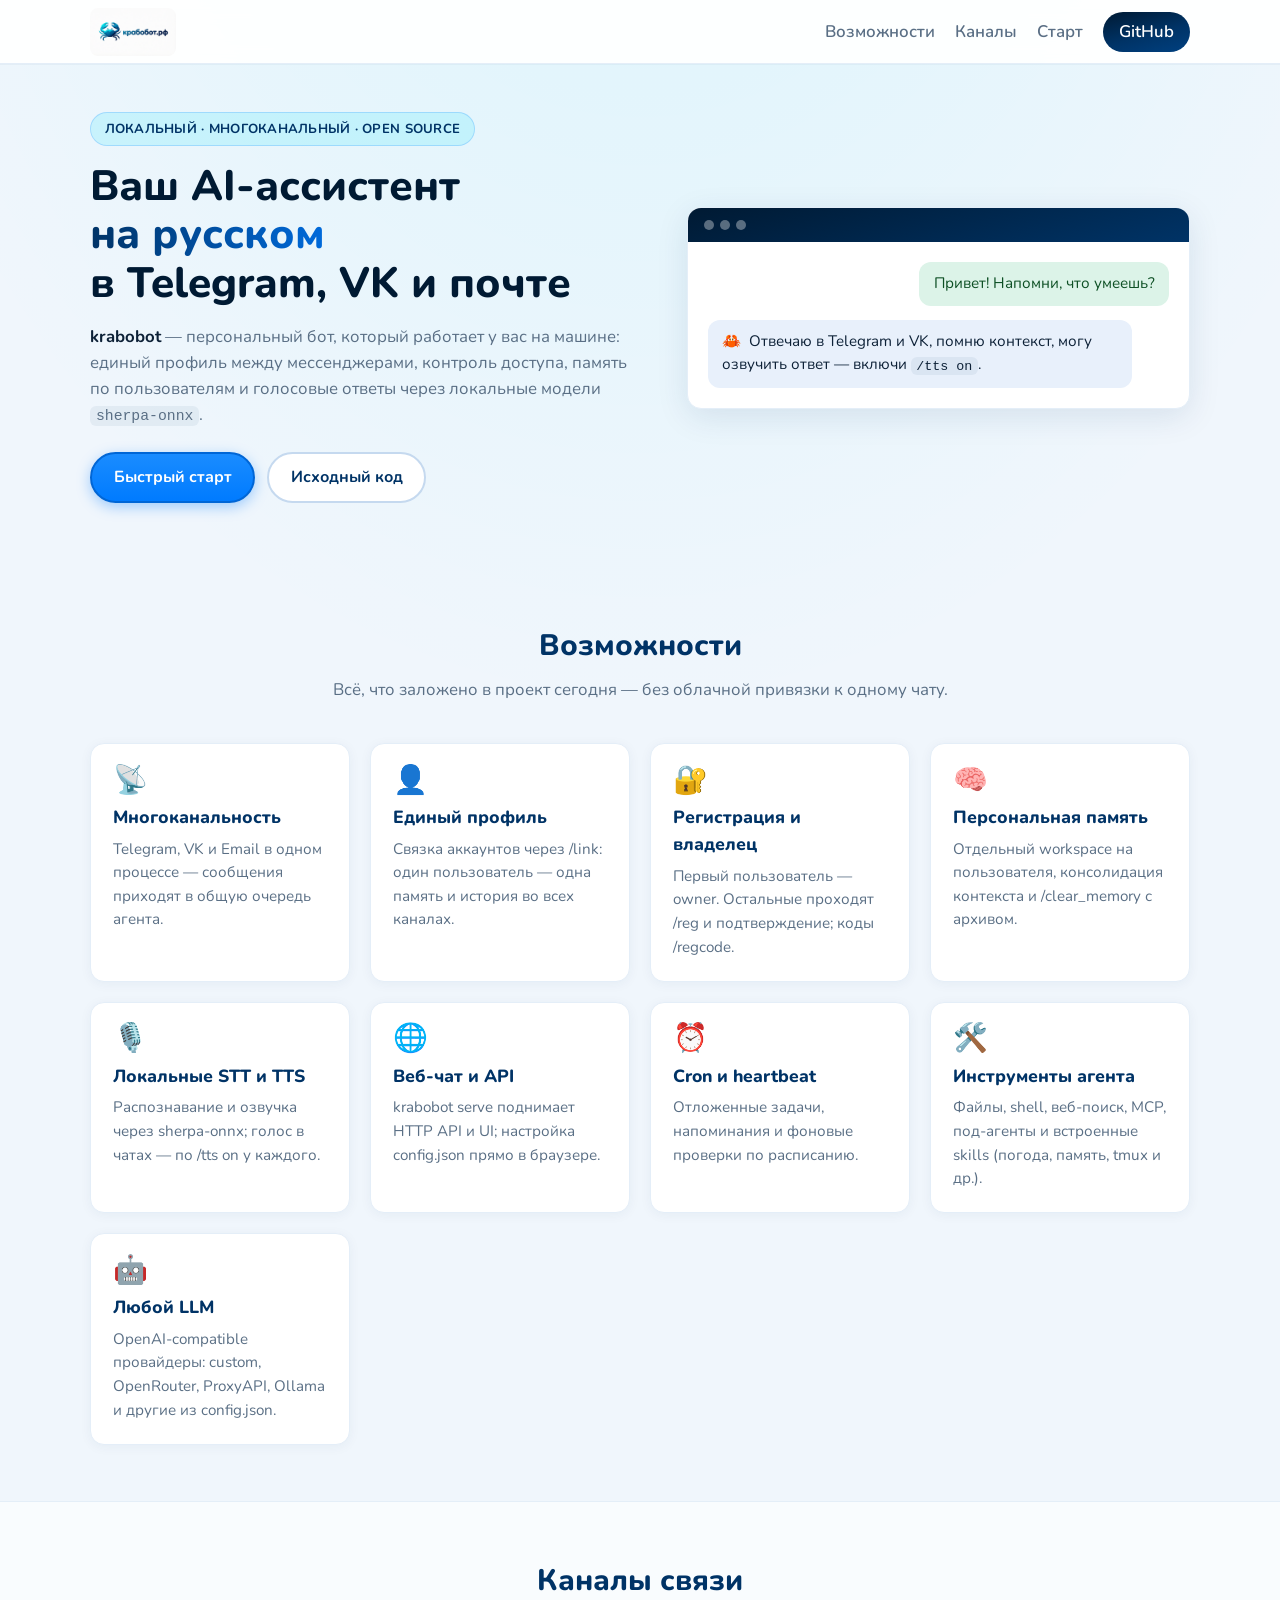
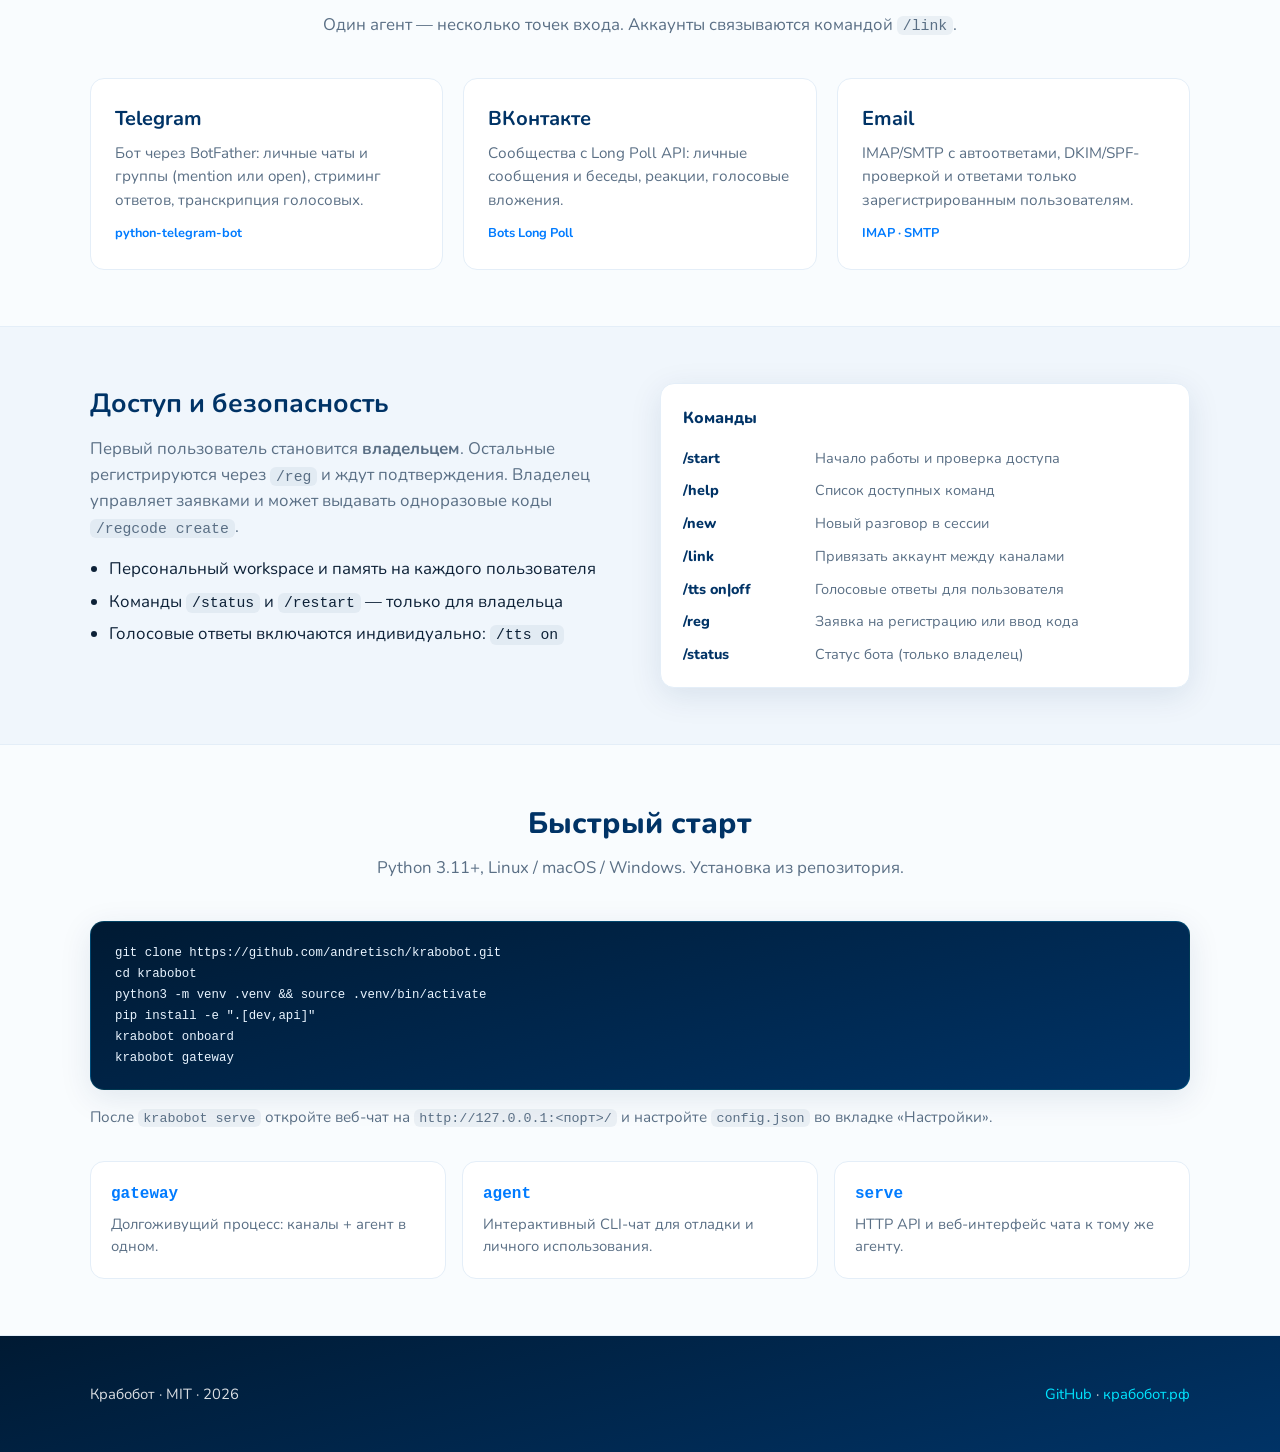
==== site/index.html @ 2c6fcc06 "Add static landing page for крабобот.рф in site/ Co-authored-by: Cursor <cursoragent@cursor.com>" ====
<!DOCTYPE html>
<html lang="ru">
<head>
  <meta charset="utf-8" />
  <meta name="viewport" content="width=device-width, initial-scale=1" />
  <meta name="description" content="Крабобот — локальный многоканальный AI-ассистент для Telegram, VK и Email с русской речью и локальным STT/TTS." />
  <meta name="theme-color" content="#003366" />
  <title>Крабобот — локальный AI-ассистент</title>
  <link rel="icon" type="image/png" href="assets/favicon.png" sizes="any" />
  <link rel="apple-touch-icon" href="assets/favicon.png" />
  <link rel="preconnect" href="https://fonts.googleapis.com" />
  <link rel="preconnect" href="https://fonts.gstatic.com" crossorigin />
  <link href="https://fonts.googleapis.com/css2?family=Nunito:wght@500;600;700;800&display=swap" rel="stylesheet" />
  <link rel="stylesheet" href="css/styles.css" />
</head>
<body>
  <header class="site-header" id="top">
    <div class="site-wrap site-header__inner">
      <a class="site-brand" href="#top" aria-label="Крабобот — на главную">
        <img src="assets/krabobot-logo.png" alt="" class="site-brand__logo" width="214" height="48" />
      </a>
      <button type="button" class="site-nav-toggle" id="nav-toggle" aria-expanded="false" aria-controls="site-nav">
        <span class="site-nav-toggle__bar"></span>
        <span class="site-nav-toggle__bar"></span>
        <span class="site-nav-toggle__bar"></span>
        <span class="visually-hidden">Меню</span>
      </button>
      <nav class="site-nav" id="site-nav" aria-label="Основная навигация">
        <a href="#features">Возможности</a>
        <a href="#channels">Каналы</a>
        <a href="#start">Старт</a>
        <a class="site-nav__cta" href="https://github.com/andretisch/krabobot" target="_blank" rel="noopener noreferrer">GitHub</a>
      </nav>
    </div>
  </header>

  <main>
    <section class="hero">
      <div class="site-wrap hero__grid">
        <div class="hero__content">
          <p class="hero__badge">Локальный · многоканальный · open source</p>
          <h1 class="hero__title">
            Ваш AI-ассистент
            <span class="hero__title-accent">на русском</span>
            в Telegram, VK и почте
          </h1>
          <p class="hero__lead">
            <strong>krabobot</strong> — персональный бот, который работает у вас на машине:
            единый профиль между мессенджерами, контроль доступа, память по пользователям
            и голосовые ответы через локальные модели <code>sherpa-onnx</code>.
          </p>
          <div class="hero__actions">
            <a class="btn btn--primary" href="#start">Быстрый старт</a>
            <a class="btn btn--ghost" href="https://github.com/andretisch/krabobot" target="_blank" rel="noopener noreferrer">Исходный код</a>
          </div>
        </div>
        <div class="hero__visual" aria-hidden="true">
          <div class="hero-card">
            <div class="hero-card__head">
              <span class="hero-card__dot"></span>
              <span class="hero-card__dot"></span>
              <span class="hero-card__dot"></span>
            </div>
            <div class="hero-card__body">
              <p class="hero-card__line hero-card__line--user">Привет! Напомни, что умеешь?</p>
              <p class="hero-card__line hero-card__line--bot">
                <span class="hero-card__crab">🦀</span>
                Отвечаю в Telegram и VK, помню контекст, могу озвучить ответ — включи <code>/tts on</code>.
              </p>
            </div>
          </div>
        </div>
      </div>
    </section>

    <section class="section" id="features">
      <div class="site-wrap">
        <header class="section__head">
          <h2>Возможности</h2>
          <p>Всё, что заложено в проект сегодня — без облачной привязки к одному чату.</p>
        </header>
        <ul class="features" id="features-grid"></ul>
      </div>
    </section>

    <section class="section section--alt" id="channels">
      <div class="site-wrap">
        <header class="section__head">
          <h2>Каналы связи</h2>
          <p>Один агент — несколько точек входа. Аккаунты связываются командой <code>/link</code>.</p>
        </header>
        <ul class="channels" id="channels-grid"></ul>
      </div>
    </section>

    <section class="section" id="access">
      <div class="site-wrap access">
        <div class="access__text">
          <h2>Доступ и безопасность</h2>
          <p>
            Первый пользователь становится <strong>владельцем</strong>. Остальные регистрируются через
            <code>/reg</code> и ждут подтверждения. Владелец управляет заявками и может выдавать одноразовые коды
            <code>/regcode create</code>.
          </p>
          <ul class="access__list">
            <li>Персональный workspace и память на каждого пользователя</li>
            <li>Команды <code>/status</code> и <code>/restart</code> — только для владельца</li>
            <li>Голосовые ответы включаются индивидуально: <code>/tts on</code></li>
          </ul>
        </div>
        <div class="access__commands" aria-label="Основные команды">
          <h3 class="access__commands-title">Команды</h3>
          <dl class="cmd-list" id="cmd-list"></dl>
        </div>
      </div>
    </section>

    <section class="section section--alt" id="start">
      <div class="site-wrap start">
        <header class="section__head">
          <h2>Быстрый старт</h2>
          <p>Python 3.11+, Linux / macOS / Windows. Установка из репозитория.</p>
        </header>
        <pre class="code-block" tabindex="0"><code id="install-snippet"></code></pre>
        <p class="start__hint">
          После <code>krabobot serve</code> откройте веб-чат на <code>http://127.0.0.1:&lt;порт&gt;/</code>
          и настройте <code>config.json</code> во вкладке «Настройки».
        </p>
        <div class="modes">
          <article class="mode-card">
            <h3>gateway</h3>
            <p>Долгоживущий процесс: каналы + агент в одном.</p>
          </article>
          <article class="mode-card">
            <h3>agent</h3>
            <p>Интерактивный CLI-чат для отладки и личного использования.</p>
          </article>
          <article class="mode-card">
            <h3>serve</h3>
            <p>HTTP API и веб-интерфейс чата к тому же агенту.</p>
          </article>
        </div>
      </div>
    </section>
  </main>

  <footer class="site-footer">
    <div class="site-wrap site-footer__inner">
      <p>Крабобот · MIT · <span id="year"></span></p>
      <p>
        <a href="https://github.com/andretisch/krabobot" target="_blank" rel="noopener noreferrer">GitHub</a>
        ·
        <a href="https://крабобот.рф">крабобот.рф</a>
      </p>
    </div>
  </footer>

  <script src="js/main.js" defer></script>
</body>
</html>
---- site/css/styles.css ----
/* Крабобот landing — palette from krabobot web chat */
:root {
  --navy: #003366;
  --navy-deep: #001a33;
  --accent: #007bff;
  --cyan: #00e5ff;
  --bg-page: #f0f6fc;
  --surface: #ffffff;
  --border: #c5d9ef;
  --border-soft: #e4eef8;
  --text: #0d2137;
  --muted: #5a6f85;
  --user: #0d8f4a;
  --assistant-bg: #e8f0fb;
  --shadow: 0 8px 32px rgba(0, 51, 102, 0.1);
  --radius: 14px;
  --header-h: 4rem;
}

*,
*::before,
*::after {
  box-sizing: border-box;
}

html {
  scroll-behavior: smooth;
}

body {
  margin: 0;
  font-family: "Nunito", system-ui, -apple-system, "Segoe UI", Roboto, sans-serif;
  font-size: 1.05rem;
  line-height: 1.55;
  color: var(--text);
  background: var(--bg-page);
  background-image: radial-gradient(
    ellipse 120% 70% at 50% -15%,
    rgba(0, 229, 255, 0.1),
    transparent 55%
  );
}

img {
  max-width: 100%;
  height: auto;
}

a {
  color: var(--accent);
  text-decoration: none;
}

a:hover {
  text-decoration: underline;
}

code {
  font-family: ui-monospace, "Cascadia Code", "SF Mono", Consolas, monospace;
  font-size: 0.88em;
  background: rgba(0, 51, 102, 0.06);
  padding: 0.12em 0.4em;
  border-radius: 6px;
}

.visually-hidden {
  position: absolute;
  width: 1px;
  height: 1px;
  padding: 0;
  margin: -1px;
  overflow: hidden;
  clip: rect(0, 0, 0, 0);
  white-space: nowrap;
  border: 0;
}

.site-wrap {
  width: min(1100px, 100% - 2rem);
  margin-inline: auto;
}

/* Header */
.site-header {
  position: sticky;
  top: 0;
  z-index: 100;
  height: var(--header-h);
  background: rgba(255, 255, 255, 0.92);
  backdrop-filter: blur(10px);
  border-bottom: 1px solid var(--border-soft);
  box-shadow: 0 1px 0 rgba(0, 51, 102, 0.04);
}

.site-header__inner {
  display: flex;
  align-items: center;
  justify-content: space-between;
  height: var(--header-h);
  gap: 1rem;
}

.site-brand {
  display: inline-flex;
  align-items: center;
  text-decoration: none;
}

.site-brand:hover {
  text-decoration: none;
  opacity: 0.88;
}

.site-brand__logo {
  display: block;
  height: 3rem;
  width: auto;
  border-radius: 8px;
}

.site-nav {
  display: flex;
  align-items: center;
  gap: 1.25rem;
}

.site-nav a {
  font-weight: 600;
  color: var(--muted);
  text-decoration: none;
}

.site-nav a:hover {
  color: var(--navy);
  text-decoration: none;
}

.site-nav__cta {
  padding: 0.45rem 1rem;
  border-radius: 999px;
  background: linear-gradient(165deg, var(--navy-deep) 0%, var(--navy) 55%, #004080 100%);
  color: #fff !important;
}

.site-nav__cta:hover {
  filter: brightness(1.08);
}

.site-nav-toggle {
  display: none;
  flex-direction: column;
  justify-content: center;
  gap: 5px;
  width: 2.5rem;
  height: 2.5rem;
  padding: 0;
  border: 1px solid var(--border);
  border-radius: 10px;
  background: var(--surface);
  cursor: pointer;
}

.site-nav-toggle__bar {
  display: block;
  width: 1.1rem;
  height: 2px;
  margin-inline: auto;
  background: var(--navy);
  border-radius: 1px;
  transition: transform 0.2s ease, opacity 0.2s ease;
}

.site-nav-toggle[aria-expanded="true"] .site-nav-toggle__bar:nth-child(1) {
  transform: translateY(7px) rotate(45deg);
}

.site-nav-toggle[aria-expanded="true"] .site-nav-toggle__bar:nth-child(2) {
  opacity: 0;
}

.site-nav-toggle[aria-expanded="true"] .site-nav-toggle__bar:nth-child(3) {
  transform: translateY(-7px) rotate(-45deg);
}

/* Hero */
.hero {
  padding: 3rem 0 4rem;
}

.hero__grid {
  display: grid;
  grid-template-columns: 1.05fr 0.95fr;
  gap: 2.5rem;
  align-items: center;
}

.hero__badge {
  display: inline-block;
  margin: 0 0 1rem;
  padding: 0.35rem 0.85rem;
  font-size: 0.82rem;
  font-weight: 700;
  letter-spacing: 0.02em;
  text-transform: uppercase;
  color: var(--navy);
  background: rgba(0, 229, 255, 0.15);
  border: 1px solid rgba(0, 123, 255, 0.2);
  border-radius: 999px;
}

.hero__title {
  margin: 0 0 1rem;
  font-size: clamp(1.85rem, 4vw, 2.65rem);
  font-weight: 800;
  line-height: 1.15;
  color: var(--navy-deep);
}

.hero__title-accent {
  display: block;
  background: linear-gradient(90deg, var(--navy) 0%, var(--accent) 55%, #00a8cc 100%);
  -webkit-background-clip: text;
  background-clip: text;
  color: transparent;
}

.hero__lead {
  margin: 0 0 1.5rem;
  max-width: 36rem;
  color: var(--muted);
}

.hero__lead strong {
  color: var(--text);
}

.hero__actions {
  display: flex;
  flex-wrap: wrap;
  gap: 0.75rem;
}

.btn {
  display: inline-flex;
  align-items: center;
  justify-content: center;
  padding: 0.7rem 1.35rem;
  font-family: inherit;
  font-size: 1rem;
  font-weight: 700;
  border-radius: 999px;
  border: 2px solid transparent;
  cursor: pointer;
  text-decoration: none;
  transition: transform 0.15s ease, filter 0.15s ease, box-shadow 0.15s ease;
}

.btn:hover {
  text-decoration: none;
  transform: translateY(-1px);
}

.btn--primary {
  background: linear-gradient(180deg, #1a8cff 0%, var(--accent) 100%);
  color: #fff;
  border-color: #0066d6;
  box-shadow: 0 4px 14px rgba(0, 123, 255, 0.35);
}

.btn--primary:hover {
  filter: brightness(1.05);
}

.btn--ghost {
  background: var(--surface);
  color: var(--navy);
  border-color: var(--border);
}

.btn--ghost:hover {
  border-color: var(--accent);
  color: var(--accent);
}

.hero-card {
  background: var(--surface);
  border: 1px solid var(--border-soft);
  border-radius: var(--radius);
  box-shadow: var(--shadow);
  overflow: hidden;
}

.hero-card__head {
  display: flex;
  gap: 6px;
  padding: 0.75rem 1rem;
  background: linear-gradient(165deg, var(--navy-deep) 0%, var(--navy) 100%);
}

.hero-card__dot {
  width: 10px;
  height: 10px;
  border-radius: 50%;
  background: rgba(255, 255, 255, 0.35);
}

.hero-card__body {
  padding: 1.25rem;
  display: flex;
  flex-direction: column;
  gap: 0.85rem;
}

.hero-card__line {
  margin: 0;
  padding: 0.65rem 0.9rem;
  border-radius: 12px;
  font-size: 0.95rem;
}

.hero-card__line--user {
  align-self: flex-end;
  max-width: 85%;
  background: #dcf3e8;
  color: #0d4f24;
}

.hero-card__line--bot {
  align-self: flex-start;
  max-width: 92%;
  background: var(--assistant-bg);
  color: var(--text);
}

.hero-card__crab {
  margin-right: 0.25rem;
}

/* Sections */
.section {
  padding: 3.5rem 0;
}

.section--alt {
  background: rgba(255, 255, 255, 0.65);
  border-block: 1px solid var(--border-soft);
}

.section__head {
  text-align: center;
  max-width: 40rem;
  margin: 0 auto 2.5rem;
}

.section__head h2 {
  margin: 0 0 0.5rem;
  font-size: 1.85rem;
  font-weight: 800;
  color: var(--navy);
}

.section__head p {
  margin: 0;
  color: var(--muted);
}

/* Features */
.features {
  list-style: none;
  margin: 0;
  padding: 0;
  display: grid;
  grid-template-columns: repeat(auto-fill, minmax(260px, 1fr));
  gap: 1.25rem;
}

.feature-card {
  padding: 1.35rem;
  background: var(--surface);
  border: 1px solid var(--border-soft);
  border-radius: var(--radius);
  box-shadow: 0 2px 12px rgba(0, 51, 102, 0.05);
  transition: box-shadow 0.2s ease, border-color 0.2s ease;
}

.feature-card:hover {
  border-color: var(--border);
  box-shadow: var(--shadow);
}

.feature-card__icon {
  font-size: 1.75rem;
  line-height: 1;
  margin-bottom: 0.65rem;
}

.feature-card h3 {
  margin: 0 0 0.4rem;
  font-size: 1.1rem;
  font-weight: 800;
  color: var(--navy);
}

.feature-card p {
  margin: 0;
  font-size: 0.95rem;
  color: var(--muted);
}

/* Channels */
.channels {
  list-style: none;
  margin: 0;
  padding: 0;
  display: grid;
  grid-template-columns: repeat(auto-fit, minmax(280px, 1fr));
  gap: 1.25rem;
}

.channel-card {
  padding: 1.5rem;
  background: var(--surface);
  border-radius: var(--radius);
  border: 1px solid var(--border-soft);
}

.channel-card h3 {
  margin: 0 0 0.5rem;
  font-size: 1.25rem;
  color: var(--navy);
}

.channel-card p {
  margin: 0;
  color: var(--muted);
  font-size: 0.95rem;
}

.channel-card__tag {
  display: inline-block;
  margin-top: 0.75rem;
  font-size: 0.8rem;
  font-weight: 700;
  color: var(--accent);
}

/* Access */
.access {
  display: grid;
  grid-template-columns: 1fr 1fr;
  gap: 2.5rem;
  align-items: start;
}

.access h2 {
  margin: 0 0 0.75rem;
  font-size: 1.65rem;
  color: var(--navy);
}

.access p {
  margin: 0 0 1rem;
  color: var(--muted);
}

.access__list {
  margin: 0;
  padding-left: 1.2rem;
  color: var(--text);
}

.access__list li {
  margin-bottom: 0.4rem;
}

.access__commands {
  padding: 1.35rem;
  background: var(--surface);
  border: 1px solid var(--border-soft);
  border-radius: var(--radius);
  box-shadow: var(--shadow);
}

.access__commands-title {
  margin: 0 0 1rem;
  font-size: 1rem;
  font-weight: 800;
  color: var(--navy);
}

.cmd-list {
  margin: 0;
  display: grid;
  gap: 0.65rem;
}

.cmd-list div {
  display: grid;
  grid-template-columns: 7.5rem 1fr;
  gap: 0.75rem;
  align-items: baseline;
  font-size: 0.9rem;
}

.cmd-list dt {
  margin: 0;
  font-weight: 800;
  color: var(--navy);
}

.cmd-list dd {
  margin: 0;
  color: var(--muted);
}

/* Start */
.code-block {
  margin: 0 0 1rem;
  padding: 1.25rem 1.5rem;
  overflow-x: auto;
  font-size: 0.88rem;
  line-height: 1.5;
  color: #e8f4ff;
  background: linear-gradient(165deg, var(--navy-deep) 0%, var(--navy) 100%);
  border-radius: var(--radius);
  border: 1px solid rgba(0, 229, 255, 0.15);
  box-shadow: var(--shadow);
}

.code-block code {
  background: none;
  padding: 0;
  color: inherit;
}

.start__hint {
  margin: 0 0 2rem;
  color: var(--muted);
  font-size: 0.95rem;
}

.modes {
  display: grid;
  grid-template-columns: repeat(3, 1fr);
  gap: 1rem;
}

.mode-card {
  padding: 1.25rem;
  background: var(--surface);
  border: 1px solid var(--border-soft);
  border-radius: var(--radius);
}

.mode-card h3 {
  margin: 0 0 0.35rem;
  font-family: ui-monospace, monospace;
  font-size: 1rem;
  color: var(--accent);
}

.mode-card p {
  margin: 0;
  font-size: 0.92rem;
  color: var(--muted);
}

/* Footer */
.site-footer {
  padding: 2rem 0;
  background: linear-gradient(165deg, var(--navy-deep) 0%, var(--navy) 100%);
  color: rgba(255, 255, 255, 0.85);
}

.site-footer__inner {
  display: flex;
  flex-wrap: wrap;
  justify-content: space-between;
  gap: 0.5rem;
  font-size: 0.92rem;
}

.site-footer a {
  color: var(--cyan);
}

.site-footer a:hover {
  color: #fff;
}

/* Responsive */
@media (max-width: 900px) {
  .hero__grid {
    grid-template-columns: 1fr;
  }

  .hero__visual {
    order: -1;
  }

  .access {
    grid-template-columns: 1fr;
  }

  .modes {
    grid-template-columns: 1fr;
  }
}

@media (max-width: 720px) {
  .site-nav-toggle {
    display: flex;
  }

  .site-nav {
    position: fixed;
    top: var(--header-h);
    left: 0;
    right: 0;
    flex-direction: column;
    align-items: stretch;
    gap: 0;
    padding: 0.75rem;
    background: var(--surface);
    border-bottom: 1px solid var(--border);
    box-shadow: var(--shadow);
    transform: translateY(-120%);
    opacity: 0;
    pointer-events: none;
    transition: transform 0.22s ease, opacity 0.22s ease;
  }

  .site-nav.is-open {
    transform: translateY(0);
    opacity: 1;
    pointer-events: auto;
  }

  .site-nav a {
    padding: 0.75rem 1rem;
    border-radius: 10px;
  }

  .site-nav a:hover {
    background: var(--bg-page);
  }

  .site-nav__cta {
    text-align: center;
    margin-top: 0.5rem;
  }

  .cmd-list div {
    grid-template-columns: 1fr;
    gap: 0.2rem;
  }
}
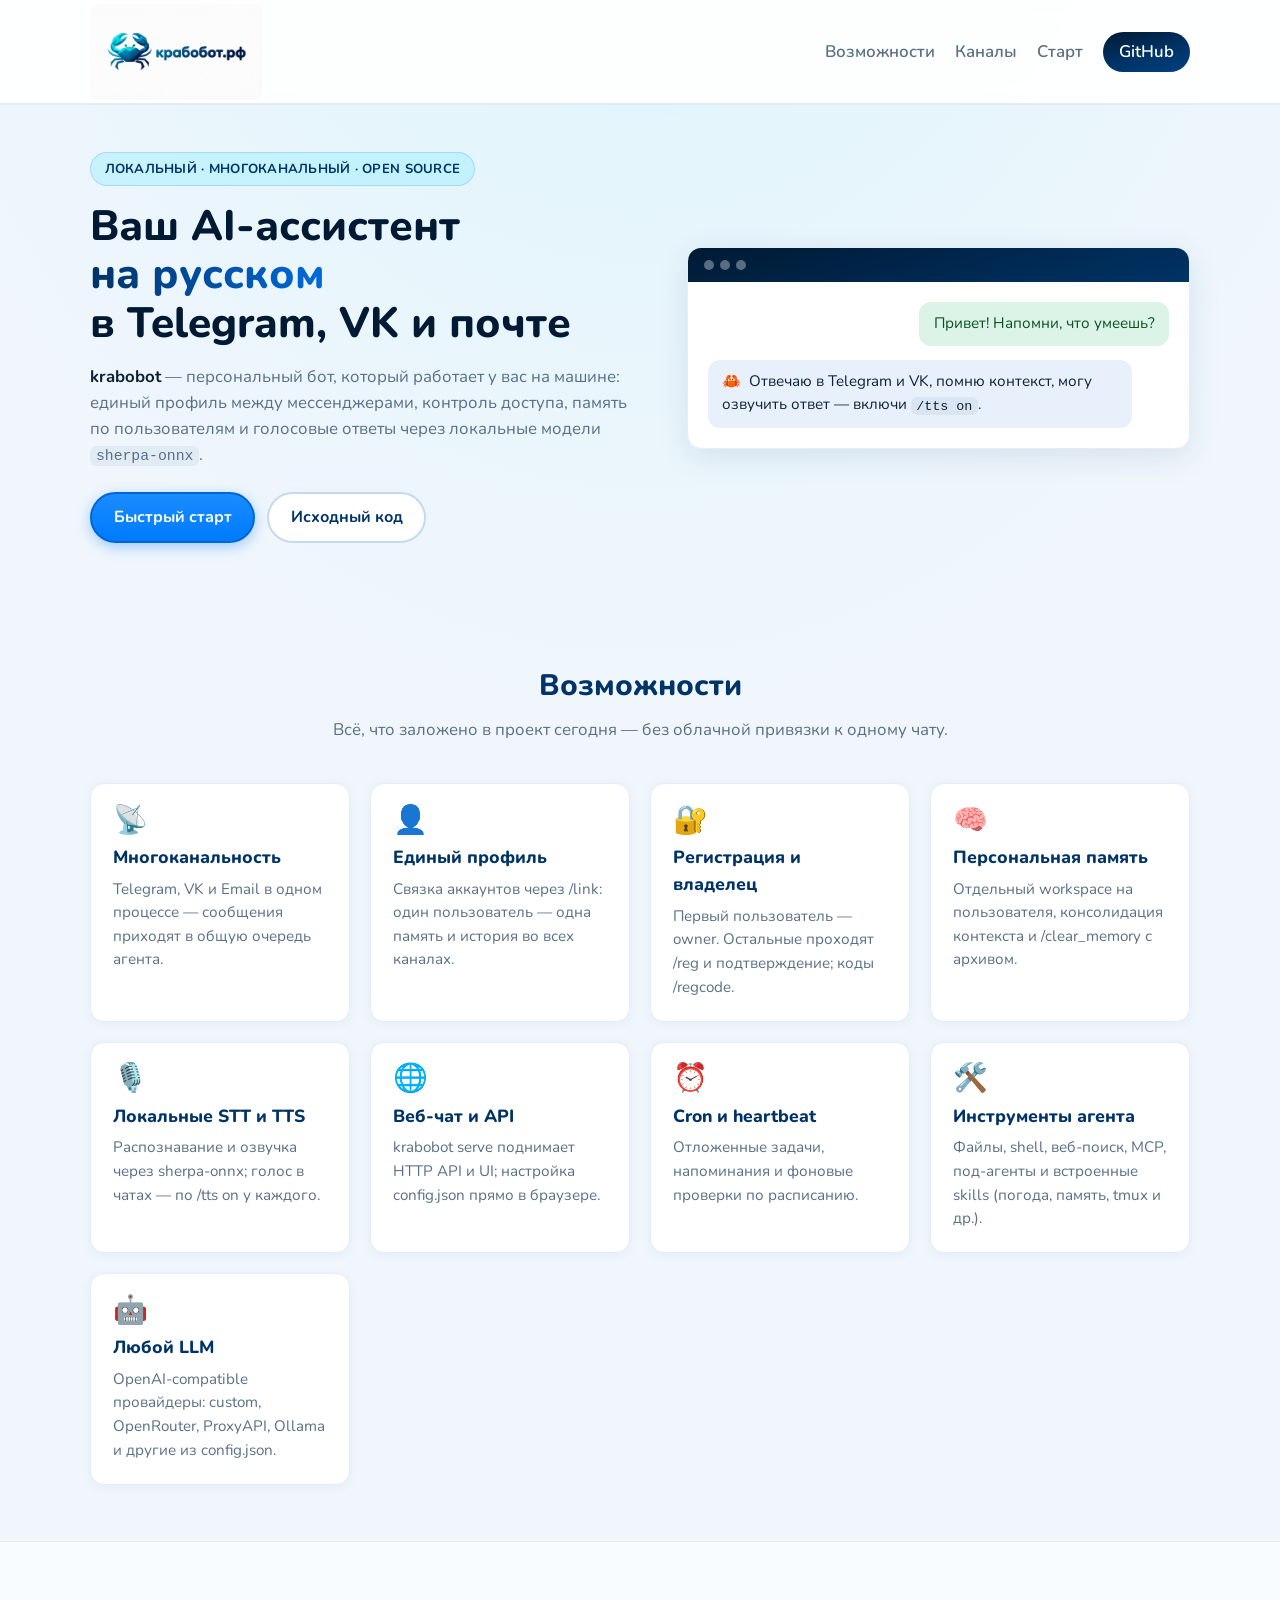
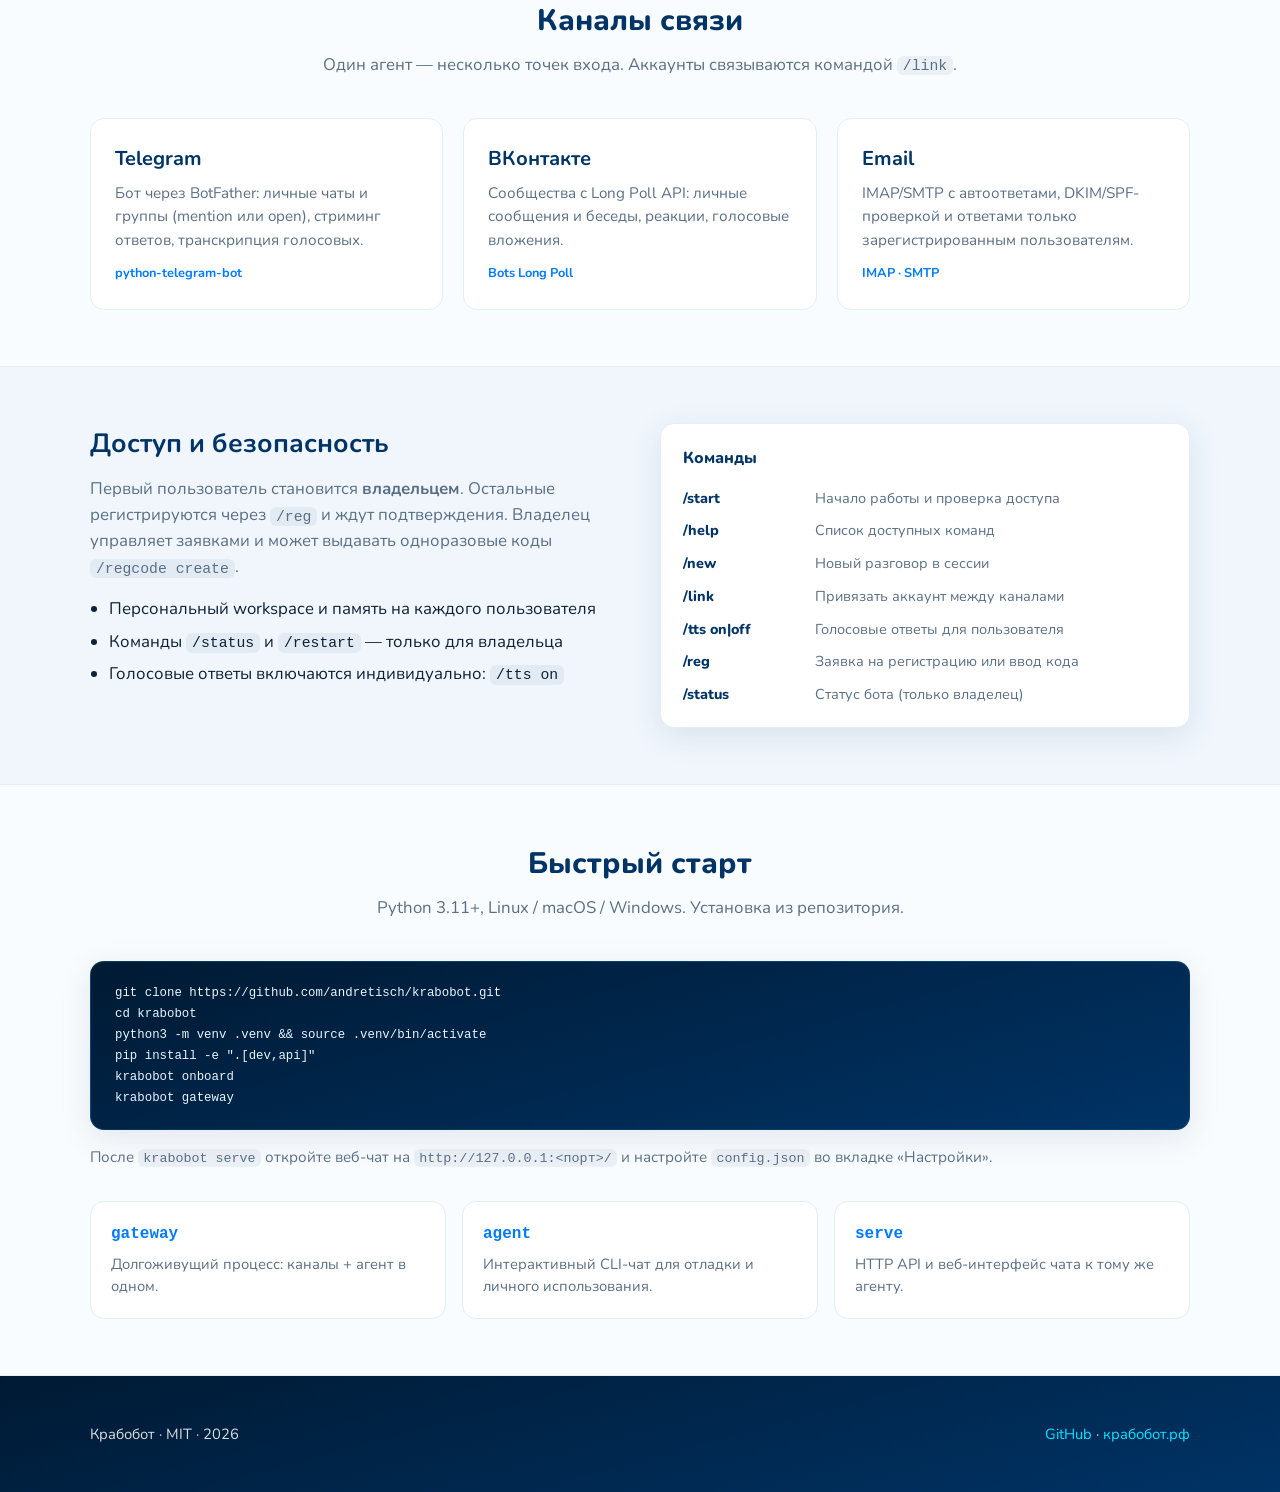
==== commit 4008505d: "Enlarge landing header logo to 6rem Co-authored-by: Cursor <cursoragent@cursor.com>" ====
--- a/site/index.html
+++ b/site/index.html
@@ -17,7 +17,7 @@
   <header class="site-header" id="top">
     <div class="site-wrap site-header__inner">
       <a class="site-brand" href="#top" aria-label="Крабобот — на главную">
-        <img src="assets/krabobot-logo.png" alt="" class="site-brand__logo" width="214" height="48" />
+        <img src="assets/krabobot-logo.png" alt="" class="site-brand__logo" width="428" height="96" />
       </a>
       <button type="button" class="site-nav-toggle" id="nav-toggle" aria-expanded="false" aria-controls="site-nav">
         <span class="site-nav-toggle__bar"></span>
--- a/site/css/styles.css
+++ b/site/css/styles.css
@@ -14,7 +14,7 @@
   --assistant-bg: #e8f0fb;
   --shadow: 0 8px 32px rgba(0, 51, 102, 0.1);
   --radius: 14px;
-  --header-h: 4rem;
+  --header-h: 6.5rem;
 }
 
 *,
@@ -113,7 +113,7 @@
 
 .site-brand__logo {
   display: block;
-  height: 3rem;
+  height: 6rem;
   width: auto;
   border-radius: 8px;
 }
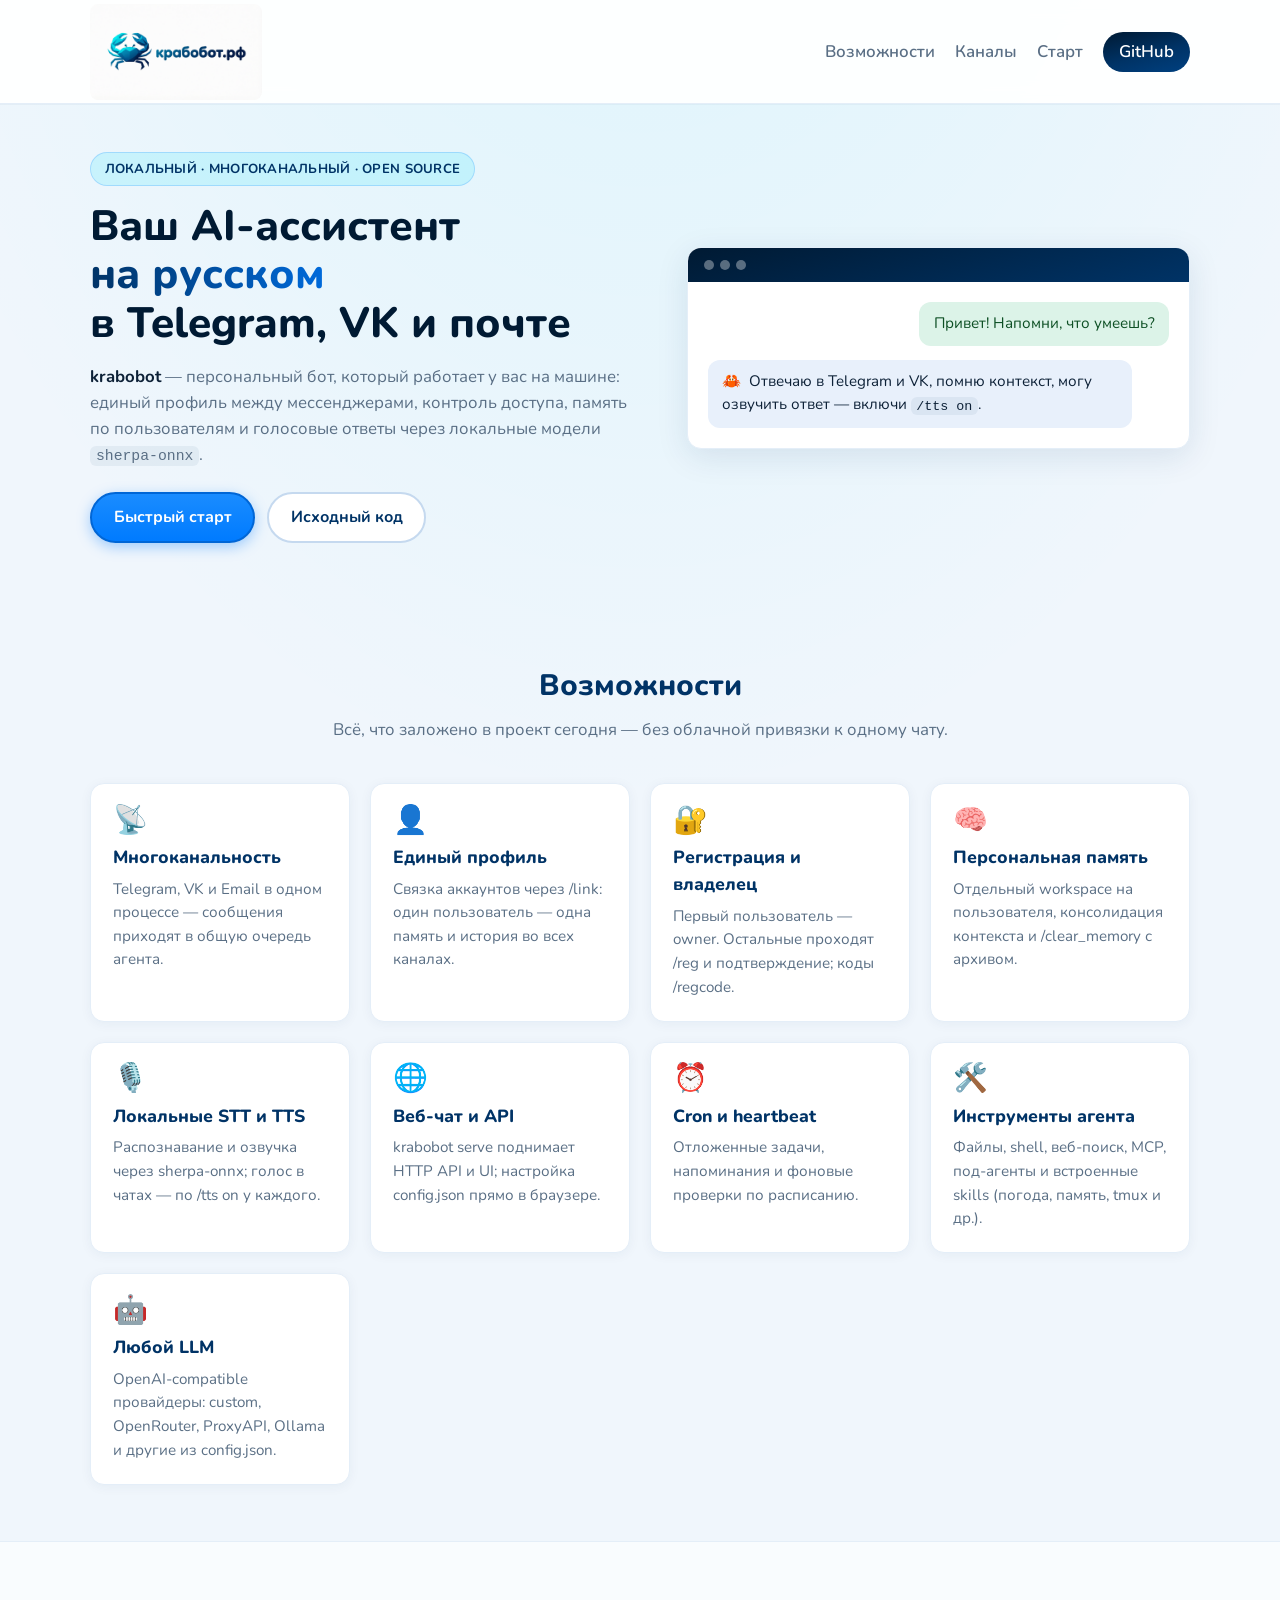
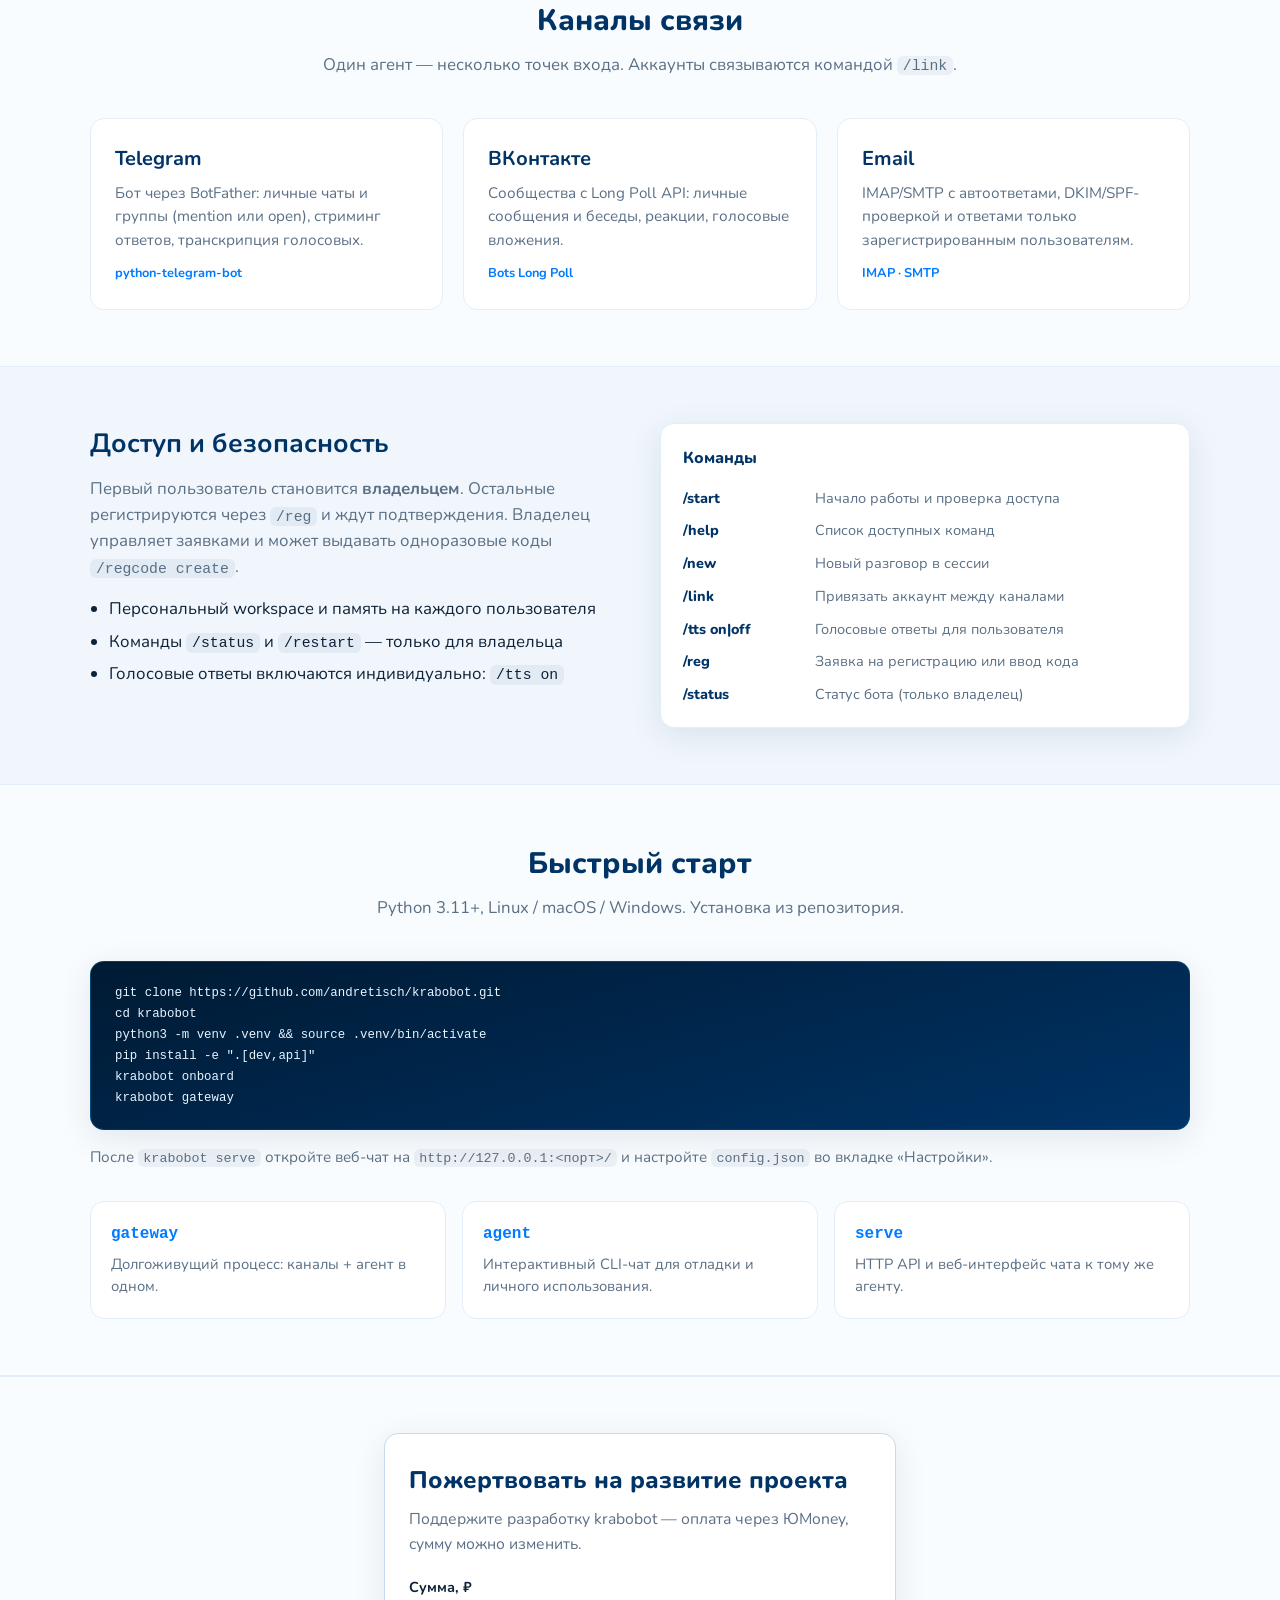
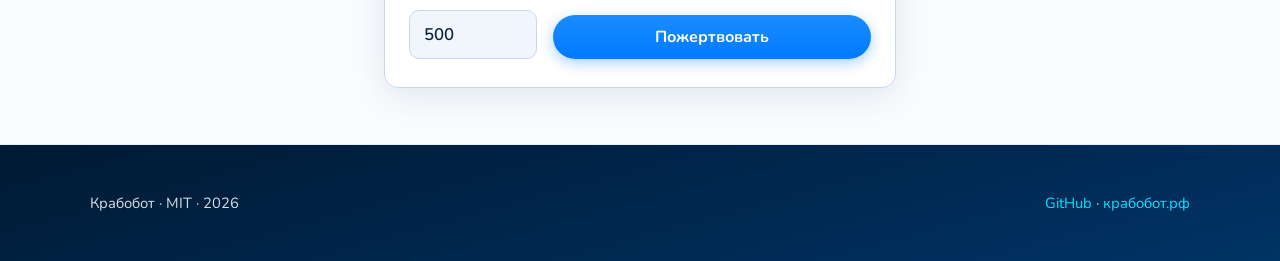
==== commit 9c7787db: "Обновление сайта: блок пожертвования ЮMoney Co-authored-by: Andrey Tishkin <andretisch@users.noreply" ====
--- a/site/index.html
+++ b/site/index.html
@@ -142,6 +142,38 @@
         </div>
       </div>
     </section>
+
+    <section class="section section--alt" id="donate">
+      <div class="site-wrap donate">
+        <form
+          class="donate__form"
+          method="POST"
+          action="https://yoomoney.ru/quickpay/confirm.xml"
+        >
+          <h2 class="donate__title">Пожертвовать на развитие проекта</h2>
+          <p class="donate__lead">
+            Поддержите разработку krabobot — оплата через ЮMoney, сумму можно изменить.
+          </p>
+          <input type="hidden" name="receiver" value="41001279130944" />
+          <input type="hidden" name="label" value="крабобот.рф" />
+          <input type="hidden" name="quickpay-form" value="button" />
+          <div class="donate__row">
+            <label class="donate__label" for="donate-sum">Сумма, ₽</label>
+            <input
+              class="donate__input"
+              id="donate-sum"
+              name="sum"
+              type="number"
+              min="1"
+              step="1"
+              value="500"
+              required
+            />
+            <button class="btn btn--primary donate__submit" type="submit">Пожертвовать</button>
+          </div>
+        </form>
+      </div>
+    </section>
   </main>
 
   <footer class="site-footer">
--- a/site/css/styles.css
+++ b/site/css/styles.css
@@ -588,6 +588,68 @@
   color: #fff;
 }
 
+.donate__form {
+  max-width: 32rem;
+  margin-inline: auto;
+  padding: 1.75rem 1.5rem;
+  background: var(--surface);
+  border: 1px solid var(--border);
+  border-radius: var(--radius);
+  box-shadow: var(--shadow);
+}
+
+.donate__title {
+  margin: 0 0 0.5rem;
+  font-size: 1.5rem;
+  font-weight: 800;
+  color: var(--navy);
+}
+
+.donate__lead {
+  margin: 0 0 1.25rem;
+  font-size: 0.98rem;
+  color: var(--muted);
+}
+
+.donate__row {
+  display: flex;
+  flex-wrap: wrap;
+  align-items: flex-end;
+  gap: 0.75rem 1rem;
+}
+
+.donate__label {
+  flex: 1 1 100%;
+  font-size: 0.9rem;
+  font-weight: 700;
+  color: var(--text);
+}
+
+.donate__input {
+  flex: 1 1 6rem;
+  min-width: 5rem;
+  max-width: 8rem;
+  padding: 0.65rem 0.85rem;
+  font: inherit;
+  font-weight: 600;
+  color: var(--text);
+  background: var(--bg-page);
+  border: 1px solid var(--border);
+  border-radius: 10px;
+}
+
+.donate__input:focus {
+  outline: 2px solid var(--accent);
+  outline-offset: 2px;
+  border-color: var(--accent);
+}
+
+.donate__submit {
+  flex: 1 1 auto;
+  border: none;
+  cursor: pointer;
+}
+
 /* Responsive */
 @media (max-width: 900px) {
   .hero__grid {
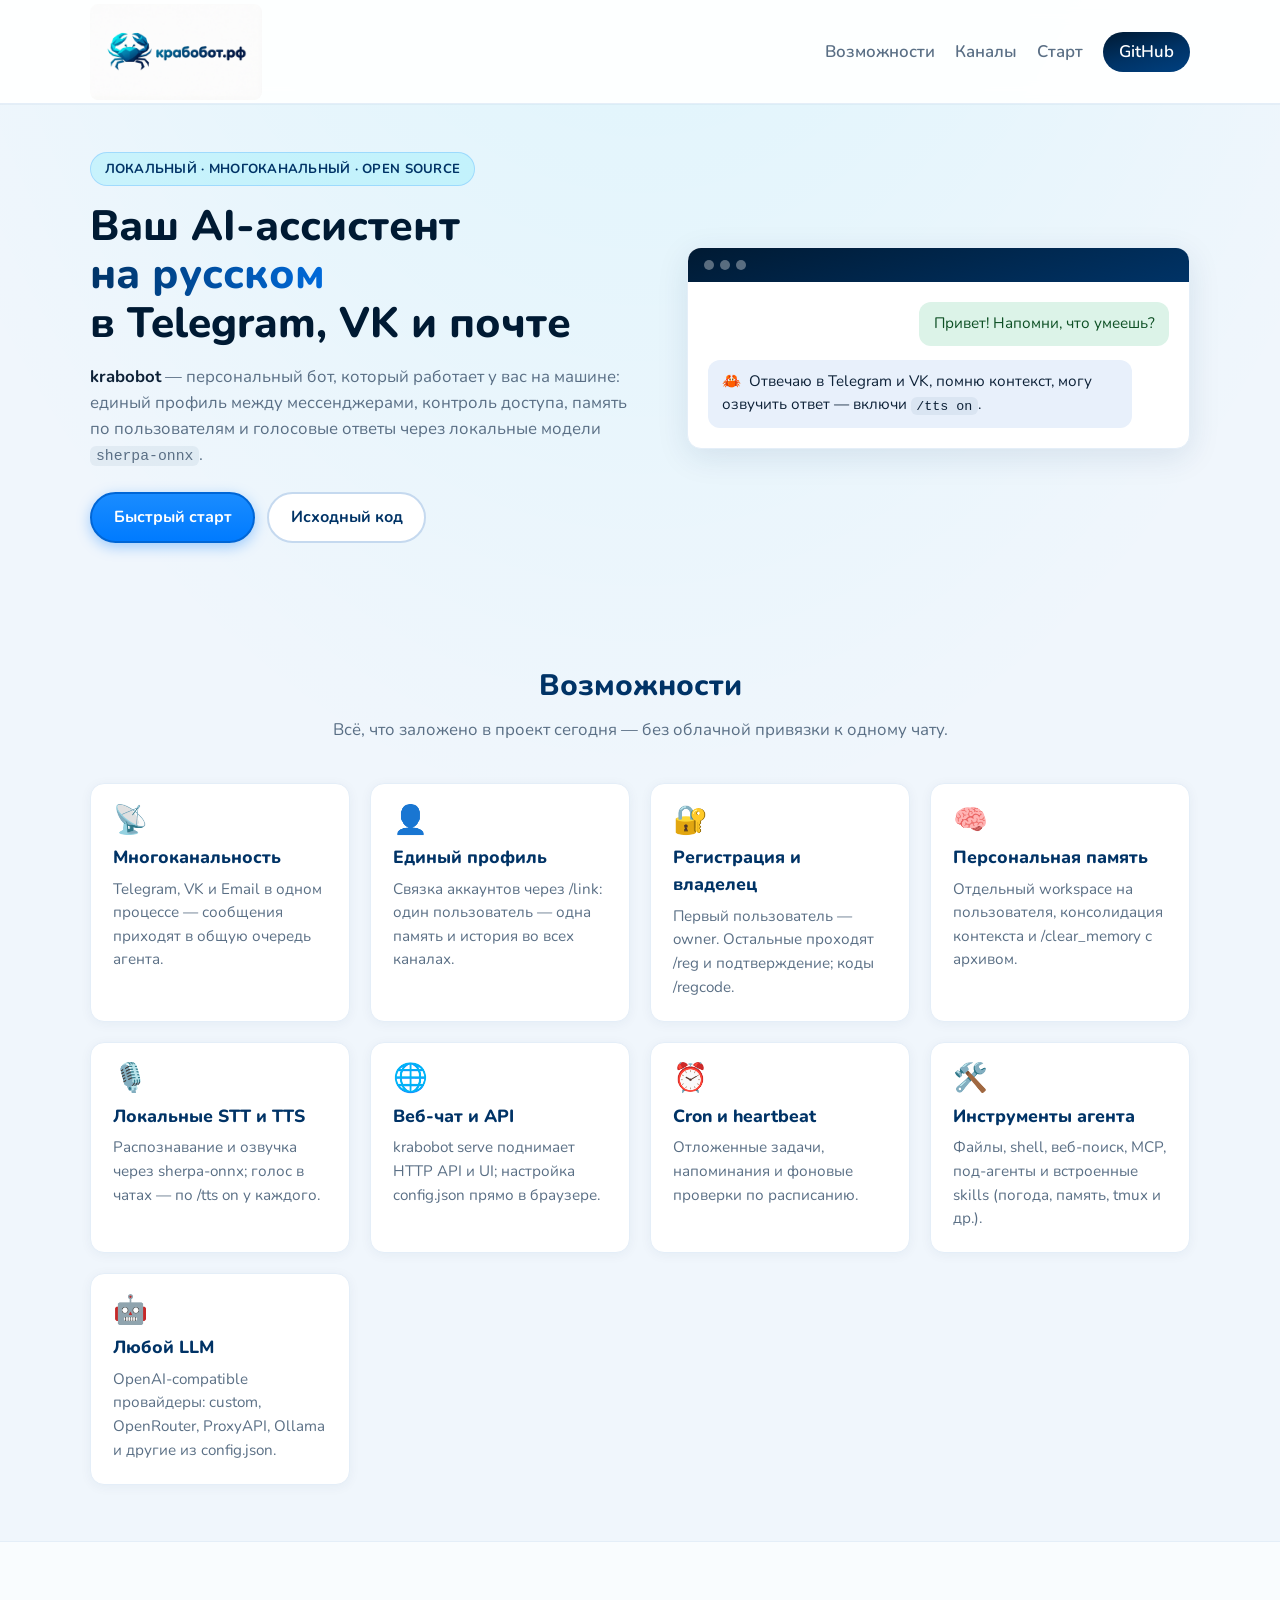
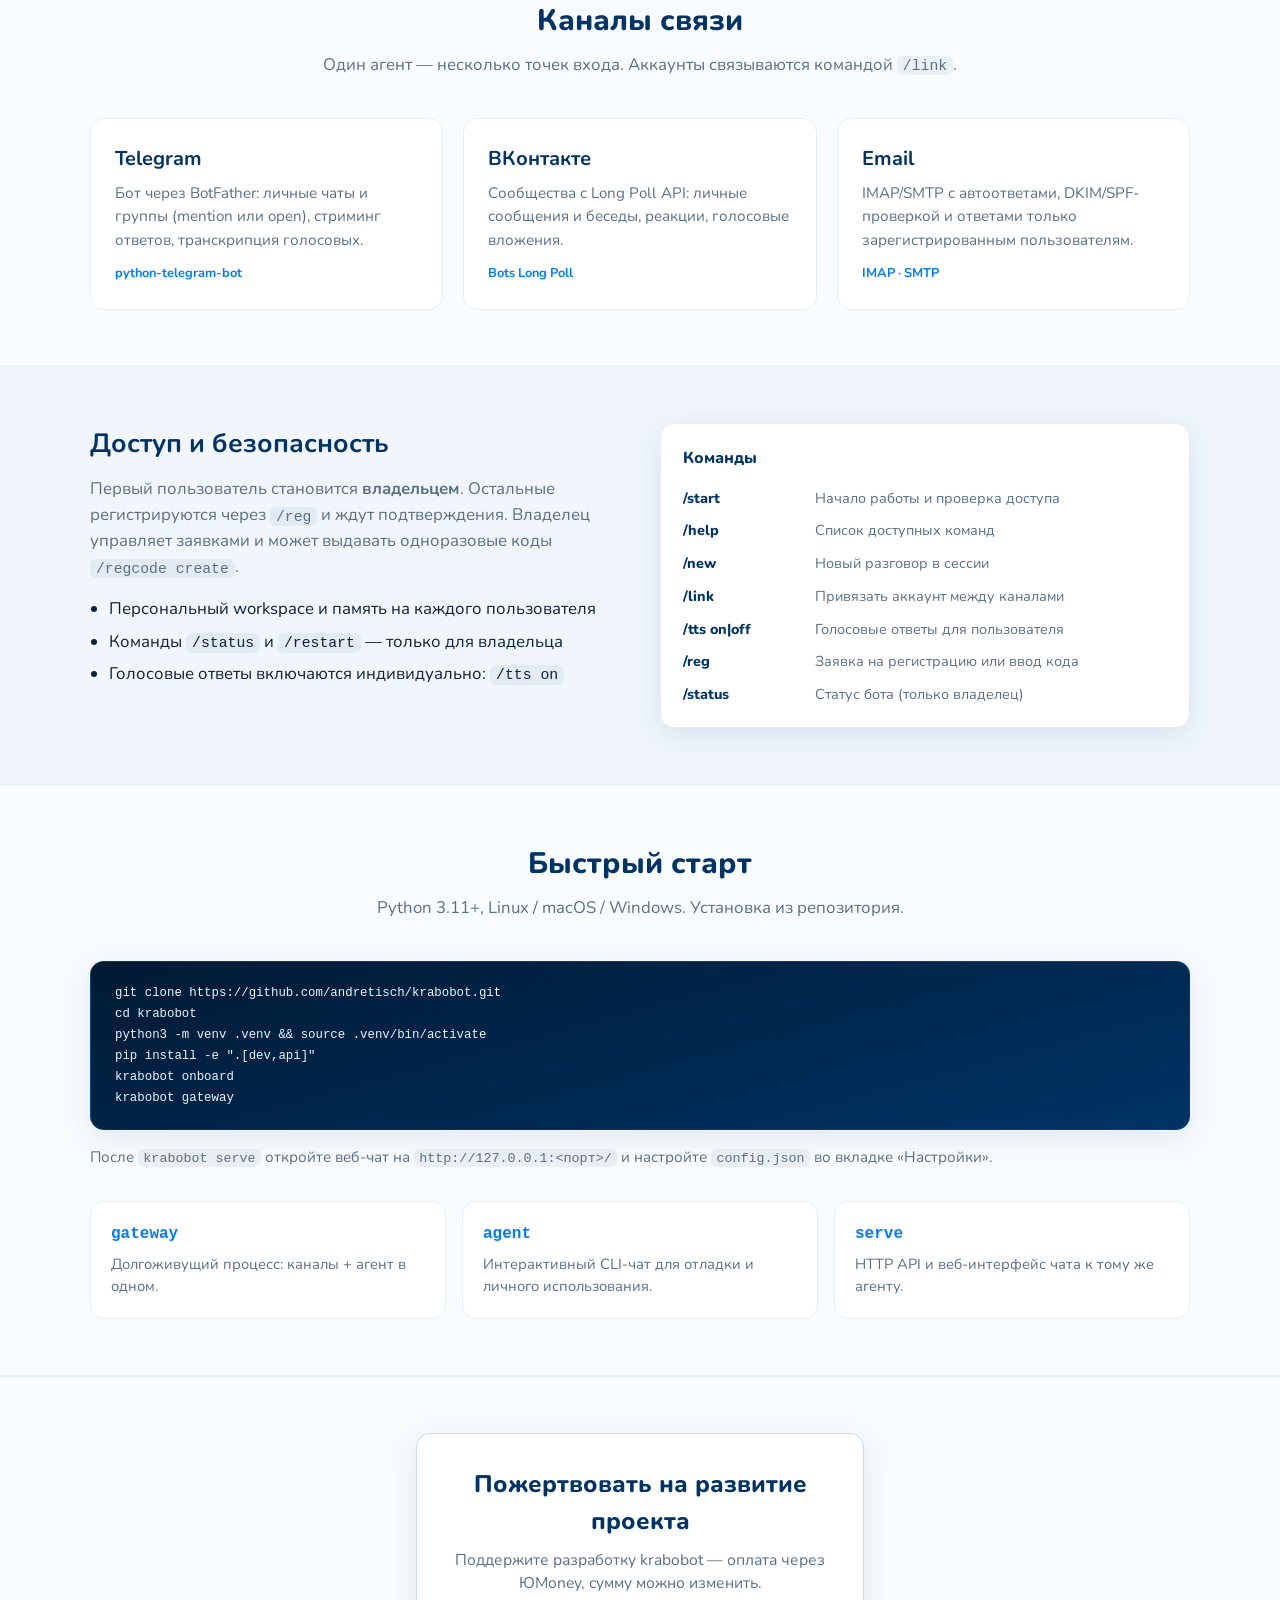
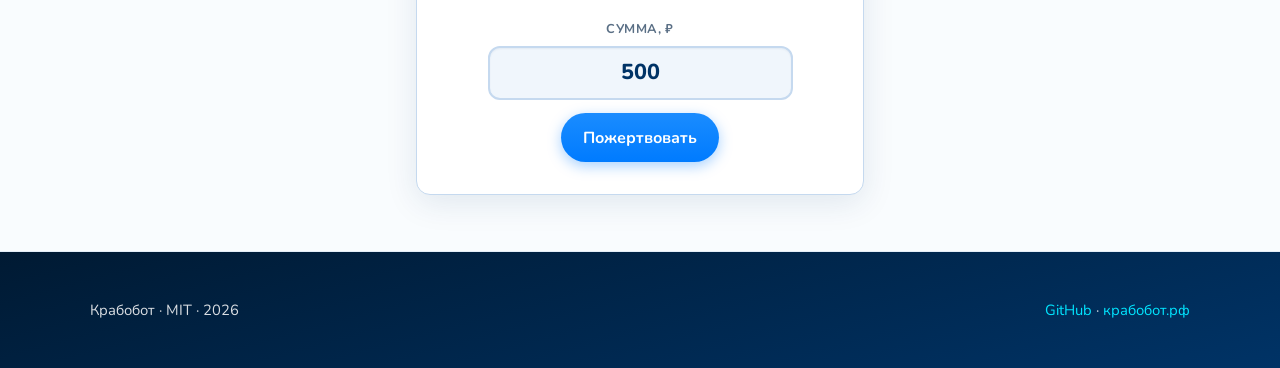
==== commit 9e519775: "Обновление сайта: центрирование и стили поля пожертвования Co-authored-by: Andrey Tishkin <andretisc" ====
--- a/site/index.html
+++ b/site/index.html
@@ -150,25 +150,30 @@
           method="POST"
           action="https://yoomoney.ru/quickpay/confirm.xml"
         >
-          <h2 class="donate__title">Пожертвовать на развитие проекта</h2>
-          <p class="donate__lead">
-            Поддержите разработку krabobot — оплата через ЮMoney, сумму можно изменить.
-          </p>
+          <header class="donate__head">
+            <h2 class="donate__title">Пожертвовать на развитие проекта</h2>
+            <p class="donate__lead">
+              Поддержите разработку krabobot — оплата через ЮMoney, сумму можно изменить.
+            </p>
+          </header>
           <input type="hidden" name="receiver" value="41001279130944" />
           <input type="hidden" name="label" value="крабобот.рф" />
           <input type="hidden" name="quickpay-form" value="button" />
-          <div class="donate__row">
-            <label class="donate__label" for="donate-sum">Сумма, ₽</label>
-            <input
-              class="donate__input"
-              id="donate-sum"
-              name="sum"
-              type="number"
-              min="1"
-              step="1"
-              value="500"
-              required
-            />
+          <div class="donate__controls">
+            <div class="donate__field">
+              <label class="donate__label" for="donate-sum">Сумма, ₽</label>
+              <input
+                class="donate__input"
+                id="donate-sum"
+                name="sum"
+                type="number"
+                min="1"
+                step="1"
+                value="500"
+                inputmode="numeric"
+                required
+              />
+            </div>
             <button class="btn btn--primary donate__submit" type="submit">Пожертвовать</button>
           </div>
         </form>
--- a/site/css/styles.css
+++ b/site/css/styles.css
@@ -588,16 +588,27 @@
   color: #fff;
 }
 
+.donate {
+  display: flex;
+  justify-content: center;
+}
+
 .donate__form {
-  max-width: 32rem;
+  width: 100%;
+  max-width: 28rem;
   margin-inline: auto;
-  padding: 1.75rem 1.5rem;
+  padding: 2rem 1.75rem;
+  text-align: center;
   background: var(--surface);
   border: 1px solid var(--border);
   border-radius: var(--radius);
   box-shadow: var(--shadow);
 }
 
+.donate__head {
+  margin-bottom: 1.5rem;
+}
+
 .donate__title {
   margin: 0 0 0.5rem;
   font-size: 1.5rem;
@@ -606,46 +617,77 @@
 }
 
 .donate__lead {
-  margin: 0 0 1.25rem;
+  margin: 0;
   font-size: 0.98rem;
-  color: var(--muted);
-}
-
-.donate__row {
+  line-height: 1.5;
+  color: var(--muted);
+}
+
+.donate__controls {
   display: flex;
   flex-wrap: wrap;
+  justify-content: center;
   align-items: flex-end;
-  gap: 0.75rem 1rem;
+  gap: 0.85rem 1rem;
+}
+
+.donate__field {
+  flex: 0 1 auto;
+  min-width: 9rem;
 }
 
 .donate__label {
-  flex: 1 1 100%;
-  font-size: 0.9rem;
+  display: block;
+  margin-bottom: 0.4rem;
+  font-size: 0.8rem;
   font-weight: 700;
-  color: var(--text);
+  letter-spacing: 0.04em;
+  text-transform: uppercase;
+  color: var(--muted);
 }
 
 .donate__input {
-  flex: 1 1 6rem;
-  min-width: 5rem;
-  max-width: 8rem;
-  padding: 0.65rem 0.85rem;
-  font: inherit;
-  font-weight: 600;
-  color: var(--text);
+  box-sizing: border-box;
+  width: 100%;
+  min-width: 9rem;
+  padding: 0.75rem 1rem;
+  font-family: inherit;
+  font-size: 1.35rem;
+  font-weight: 800;
+  line-height: 1.2;
+  color: var(--navy);
+  text-align: center;
   background: var(--bg-page);
-  border: 1px solid var(--border);
-  border-radius: 10px;
+  border: 2px solid var(--border);
+  border-radius: 12px;
+  box-shadow: inset 0 1px 2px rgba(0, 51, 102, 0.06);
+  appearance: textfield;
+  -moz-appearance: textfield;
+  transition: border-color 0.15s ease, box-shadow 0.15s ease;
+}
+
+.donate__input::-webkit-outer-spin-button,
+.donate__input::-webkit-inner-spin-button {
+  -webkit-appearance: none;
+  margin: 0;
+}
+
+.donate__input:hover {
+  border-color: #9eb8d4;
 }
 
 .donate__input:focus {
-  outline: 2px solid var(--accent);
-  outline-offset: 2px;
+  outline: none;
   border-color: var(--accent);
+  box-shadow:
+    inset 0 1px 2px rgba(0, 51, 102, 0.06),
+    0 0 0 3px rgba(0, 123, 255, 0.2);
 }
 
 .donate__submit {
-  flex: 1 1 auto;
+  flex: 0 0 auto;
+  align-self: flex-end;
+  min-height: 3.05rem;
   border: none;
   cursor: pointer;
 }
@@ -666,6 +708,22 @@
 
   .modes {
     grid-template-columns: 1fr;
+  }
+}
+
+@media (max-width: 520px) {
+  .donate__controls {
+    flex-direction: column;
+    align-items: stretch;
+  }
+
+  .donate__field {
+    min-width: 0;
+  }
+
+  .donate__submit {
+    width: 100%;
+    min-height: auto;
   }
 }
 
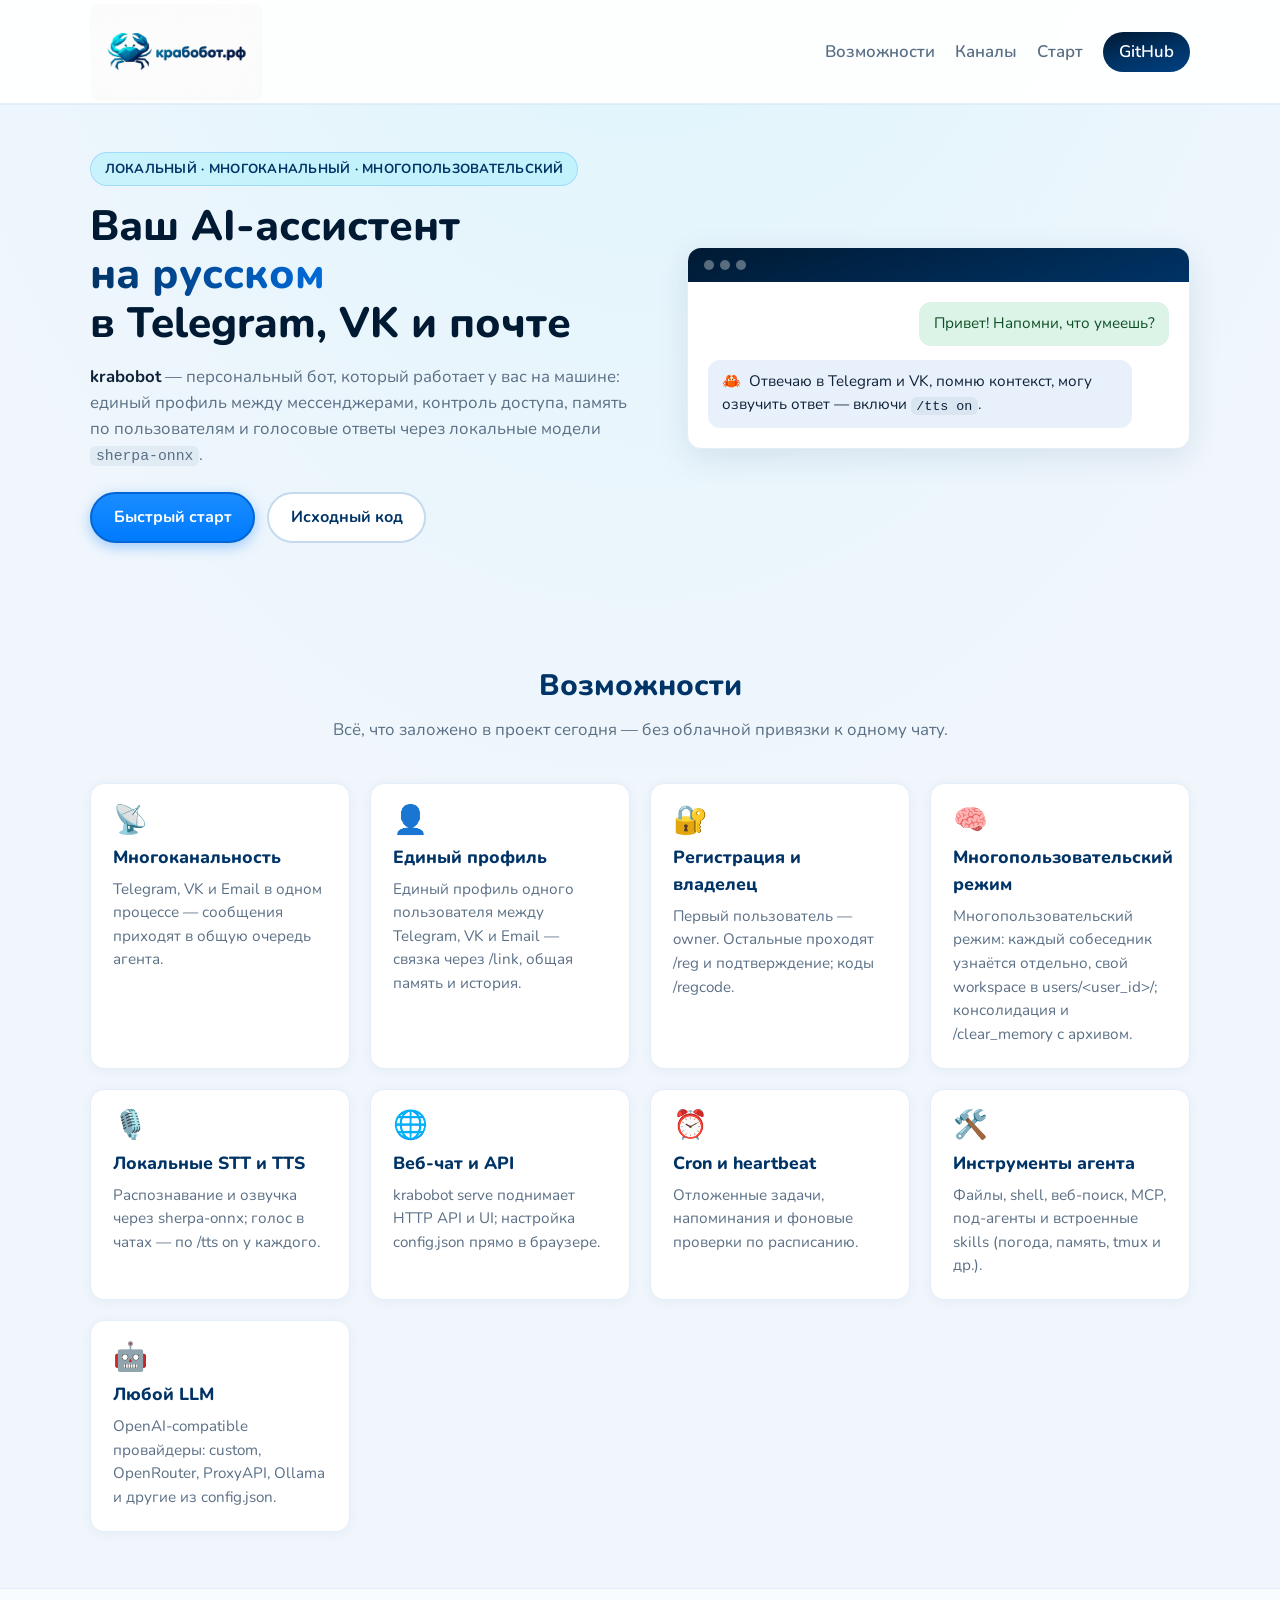
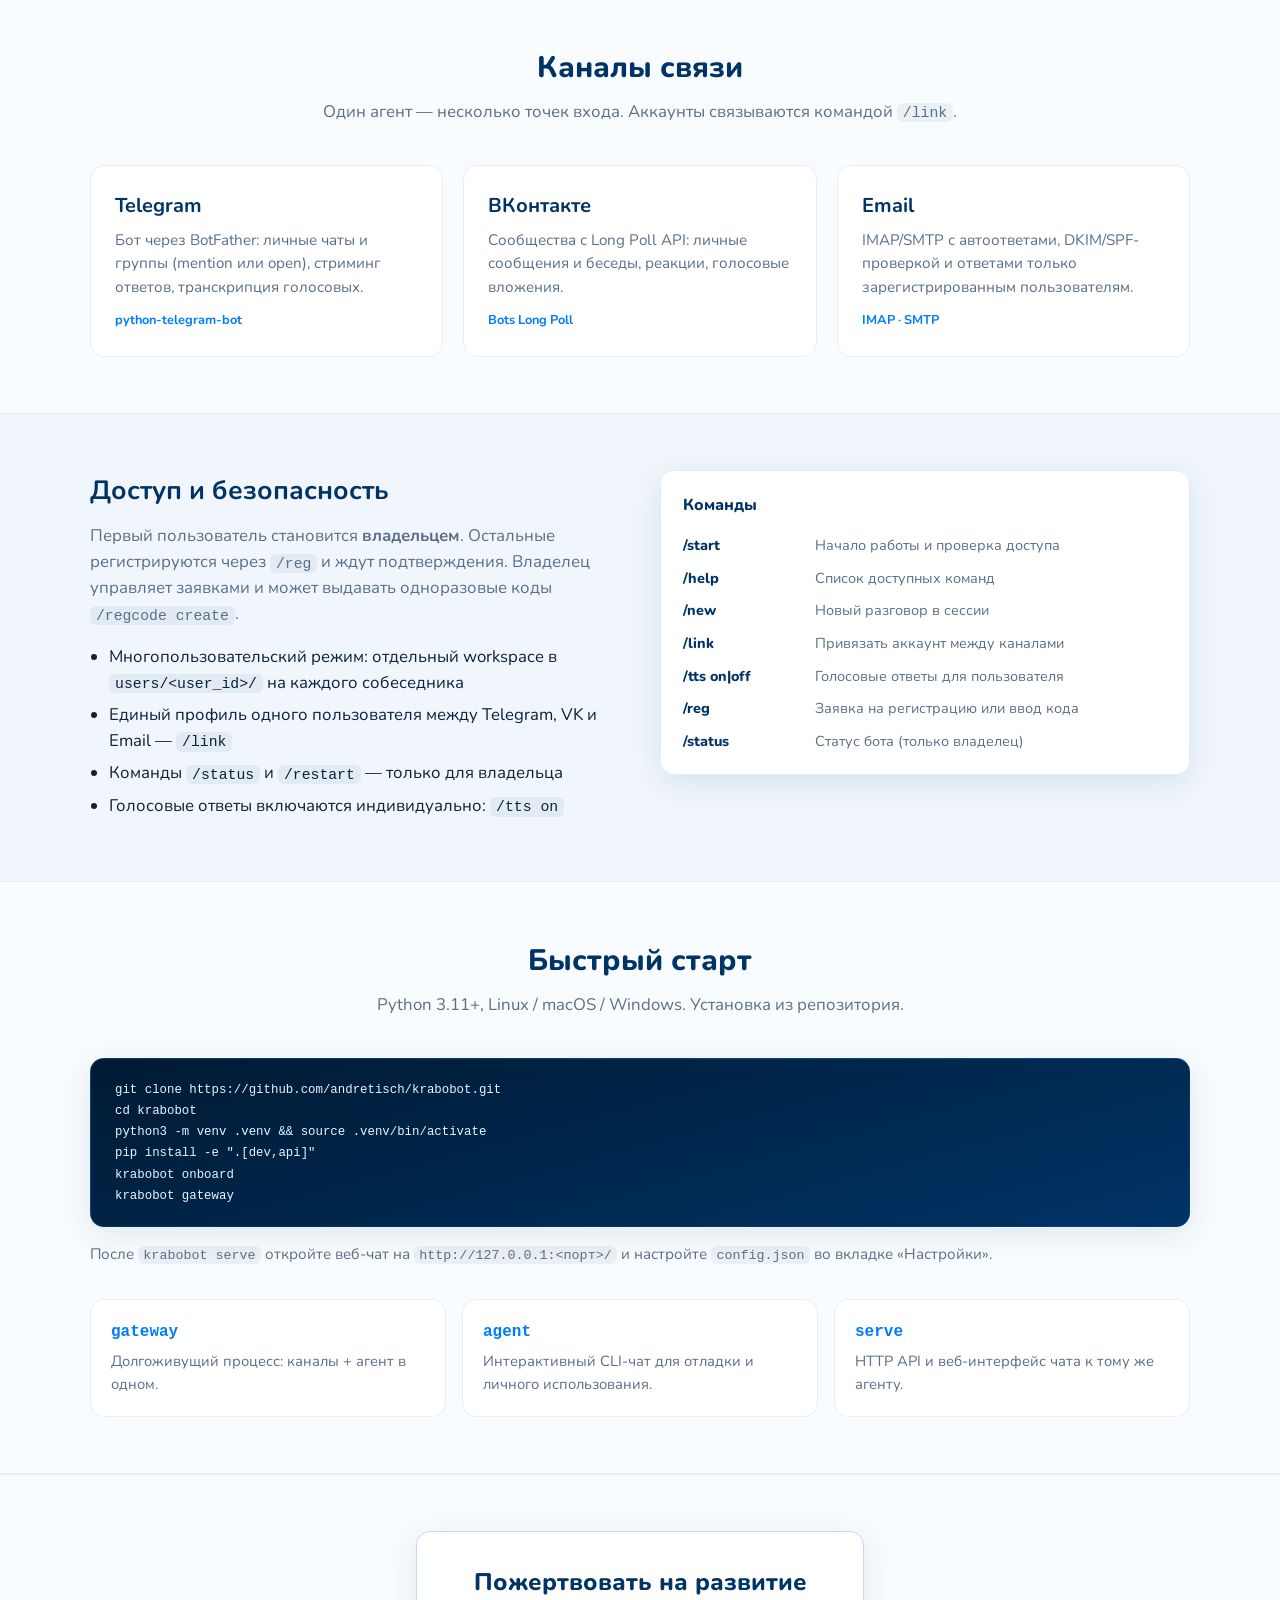
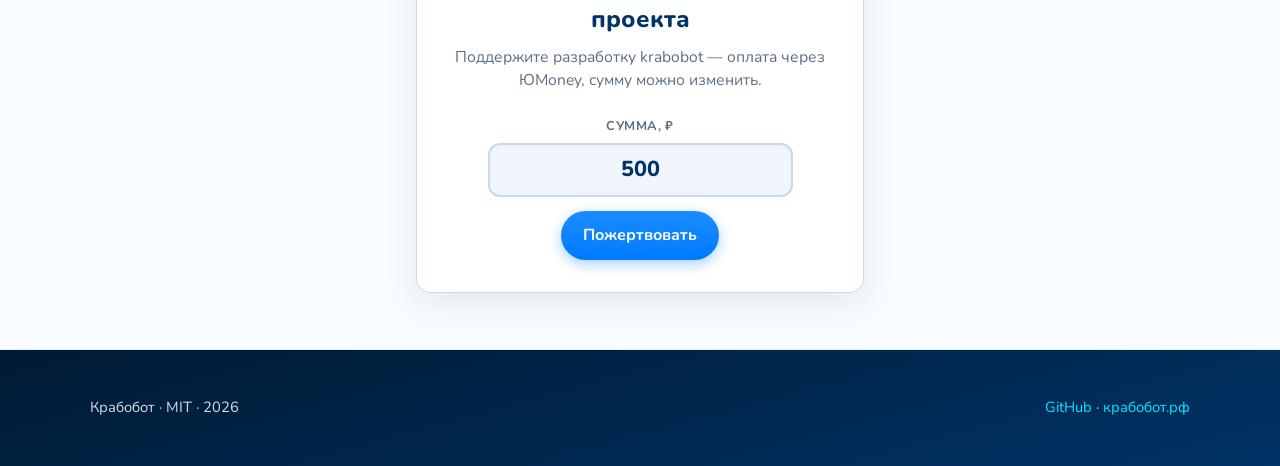
==== commit bd87d26b: "Обновление сайта и README: явно описываем многопользовательский режим и единый профиль между каналам" ====
--- a/site/index.html
+++ b/site/index.html
@@ -38,7 +38,7 @@
     <section class="hero">
       <div class="site-wrap hero__grid">
         <div class="hero__content">
-          <p class="hero__badge">Локальный · многоканальный · open source</p>
+          <p class="hero__badge">Локальный · многоканальный · многопользовательский</p>
           <h1 class="hero__title">
             Ваш AI-ассистент
             <span class="hero__title-accent">на русском</span>
@@ -103,7 +103,8 @@
             <code>/regcode create</code>.
           </p>
           <ul class="access__list">
-            <li>Персональный workspace и память на каждого пользователя</li>
+            <li>Многопользовательский режим: отдельный workspace в <code>users/&lt;user_id&gt;/</code> на каждого собеседника</li>
+            <li>Единый профиль одного пользователя между Telegram, VK и Email — <code>/link</code></li>
             <li>Команды <code>/status</code> и <code>/restart</code> — только для владельца</li>
             <li>Голосовые ответы включаются индивидуально: <code>/tts on</code></li>
           </ul>
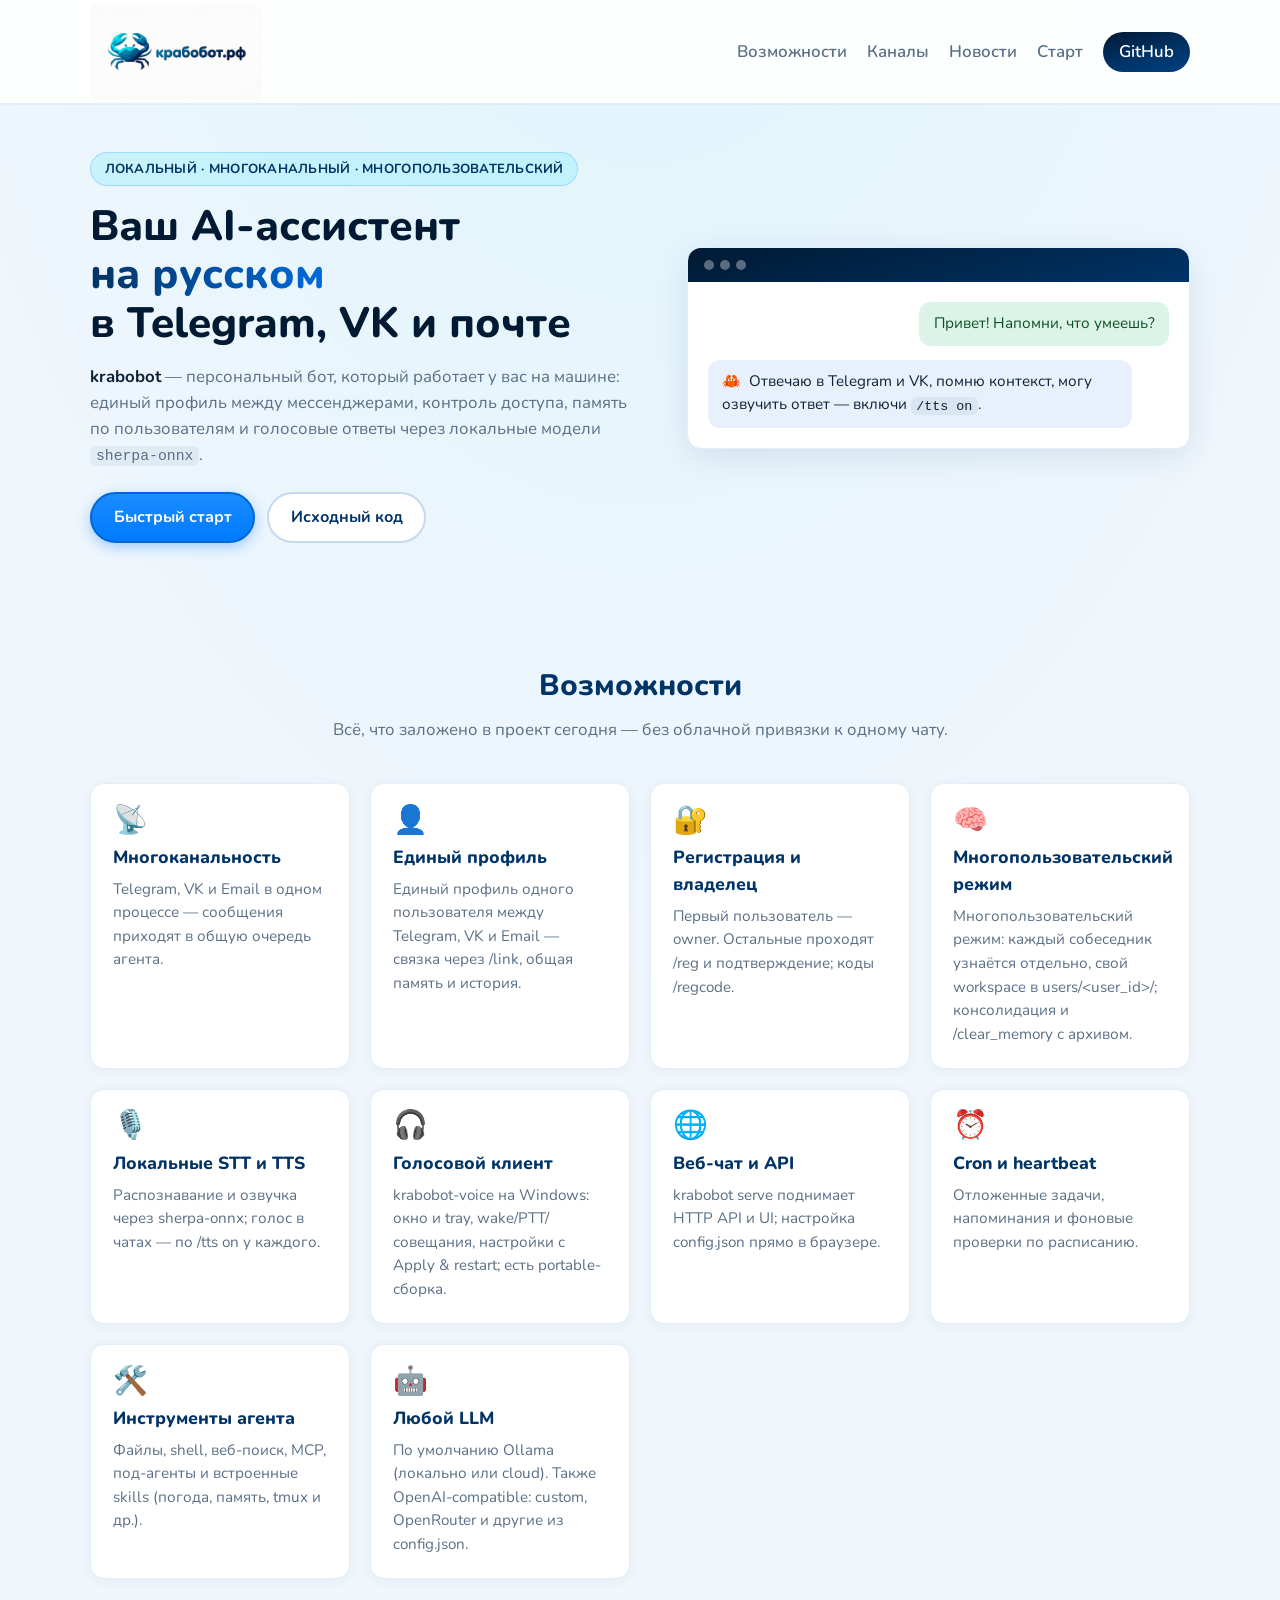
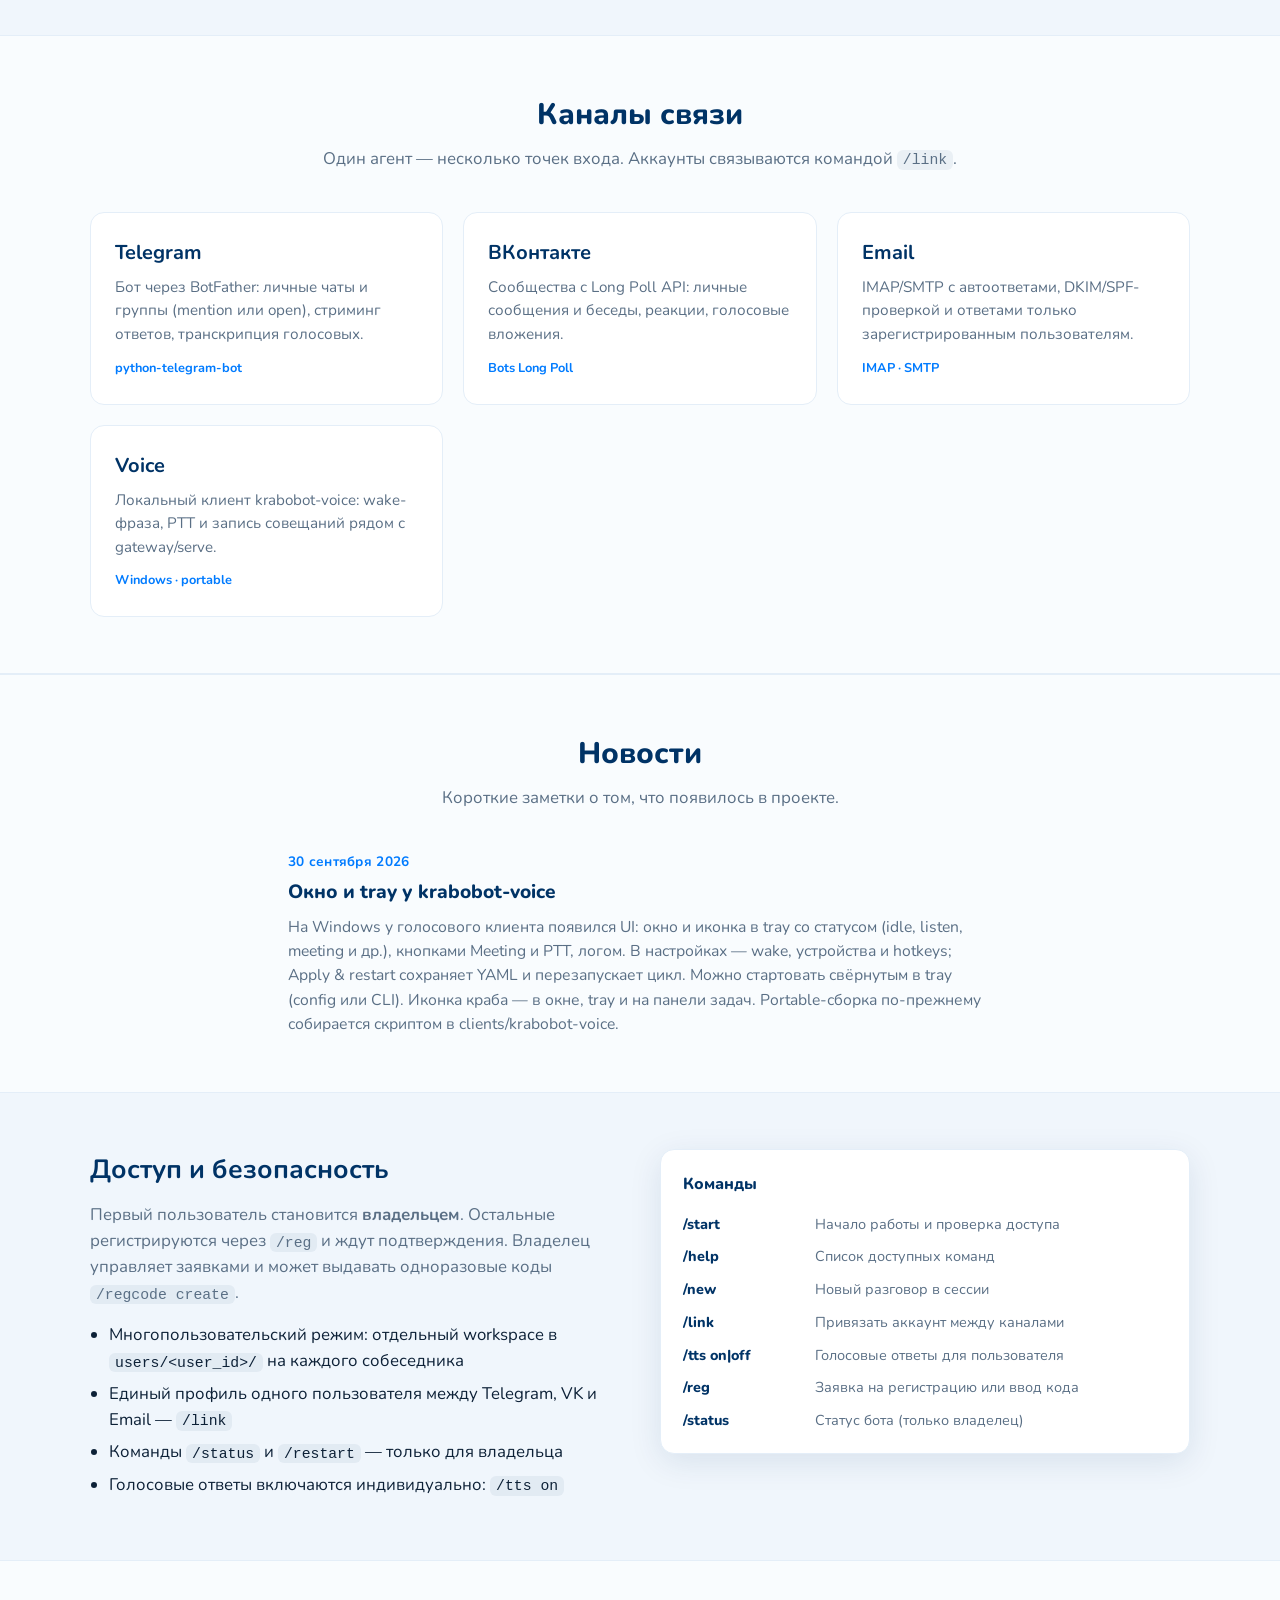
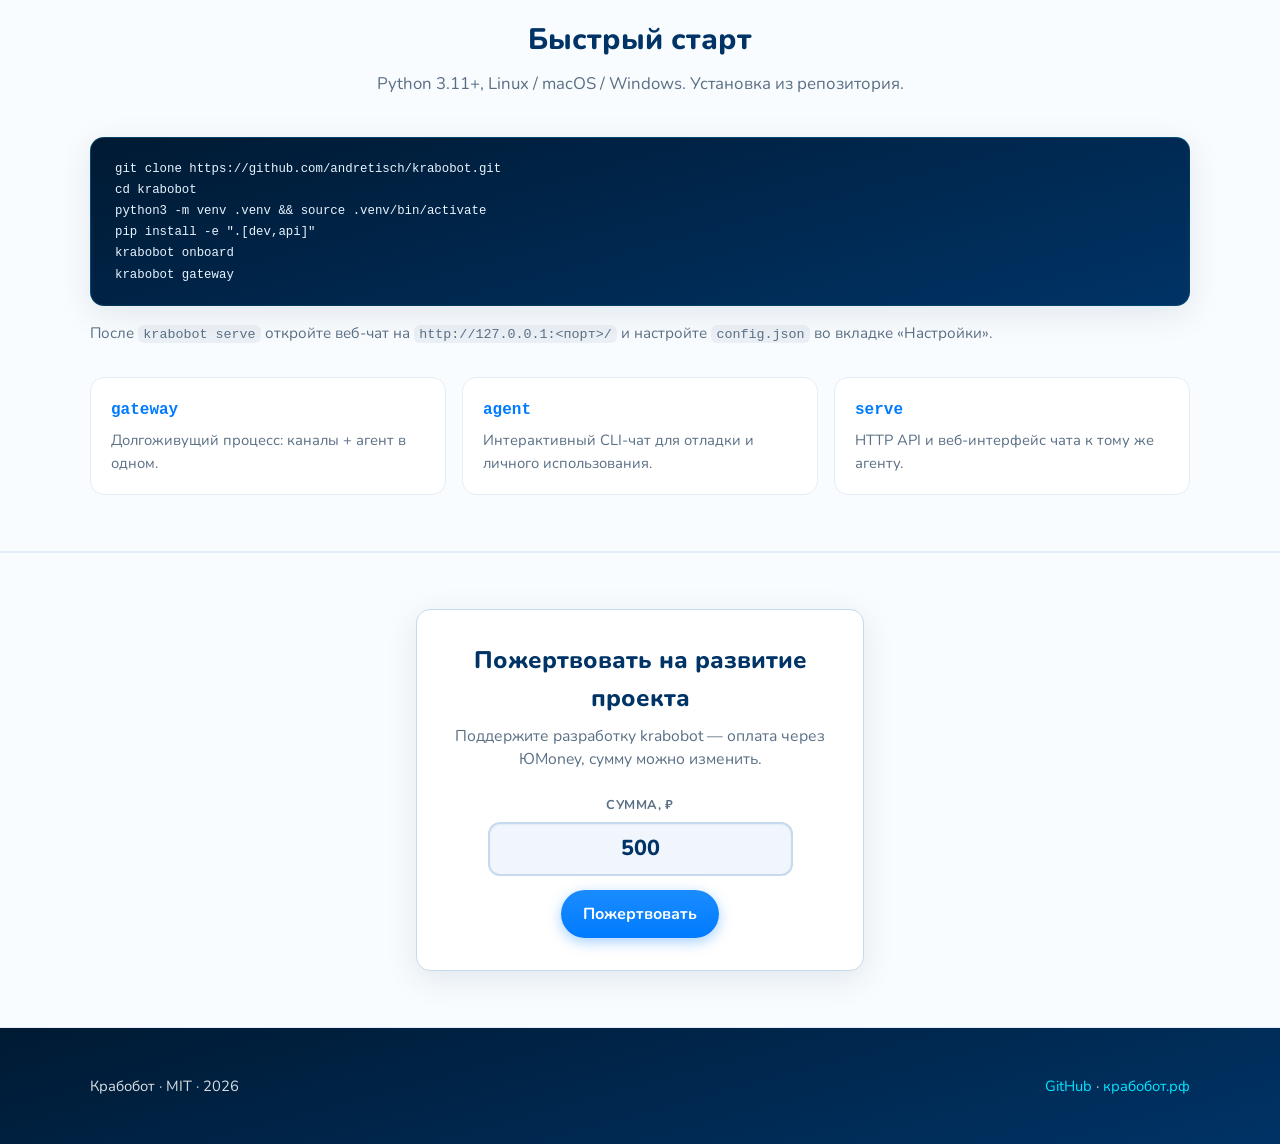
==== commit 7e479a91: "Обновление сайта: новости про UI krabobot-voice (окно, tray, настройки) Co-authored-by: Cursor <curs" ====
--- a/site/index.html
+++ b/site/index.html
@@ -28,6 +28,7 @@
       <nav class="site-nav" id="site-nav" aria-label="Основная навигация">
         <a href="#features">Возможности</a>
         <a href="#channels">Каналы</a>
+        <a href="#news">Новости</a>
         <a href="#start">Старт</a>
         <a class="site-nav__cta" href="https://github.com/andretisch/krabobot" target="_blank" rel="noopener noreferrer">GitHub</a>
       </nav>
@@ -90,6 +91,16 @@
           <p>Один агент — несколько точек входа. Аккаунты связываются командой <code>/link</code>.</p>
         </header>
         <ul class="channels" id="channels-grid"></ul>
+      </div>
+    </section>
+
+    <section class="section section--alt" id="news">
+      <div class="site-wrap">
+        <header class="section__head">
+          <h2>Новости</h2>
+          <p>Короткие заметки о том, что появилось в проекте.</p>
+        </header>
+        <ul class="news" id="news-list"></ul>
       </div>
     </section>
 
--- a/site/css/styles.css
+++ b/site/css/styles.css
@@ -444,6 +444,50 @@
   color: var(--accent);
 }
 
+/* News */
+.news {
+  list-style: none;
+  margin: 0;
+  padding: 0;
+  display: grid;
+  gap: 1.25rem;
+  max-width: 44rem;
+  margin-inline: auto;
+}
+
+.news-item {
+  padding: 0;
+  border-top: 1px solid var(--border-soft);
+  padding-top: 1.25rem;
+}
+
+.news-item:first-child {
+  border-top: none;
+  padding-top: 0;
+}
+
+.news-item__date {
+  display: block;
+  margin-bottom: 0.35rem;
+  font-size: 0.85rem;
+  font-weight: 700;
+  letter-spacing: 0.02em;
+  color: var(--accent);
+}
+
+.news-item__title {
+  margin: 0 0 0.45rem;
+  font-size: 1.2rem;
+  font-weight: 800;
+  color: var(--navy);
+}
+
+.news-item__text {
+  margin: 0;
+  font-size: 0.98rem;
+  color: var(--muted);
+}
+
 /* Access */
 .access {
   display: grid;
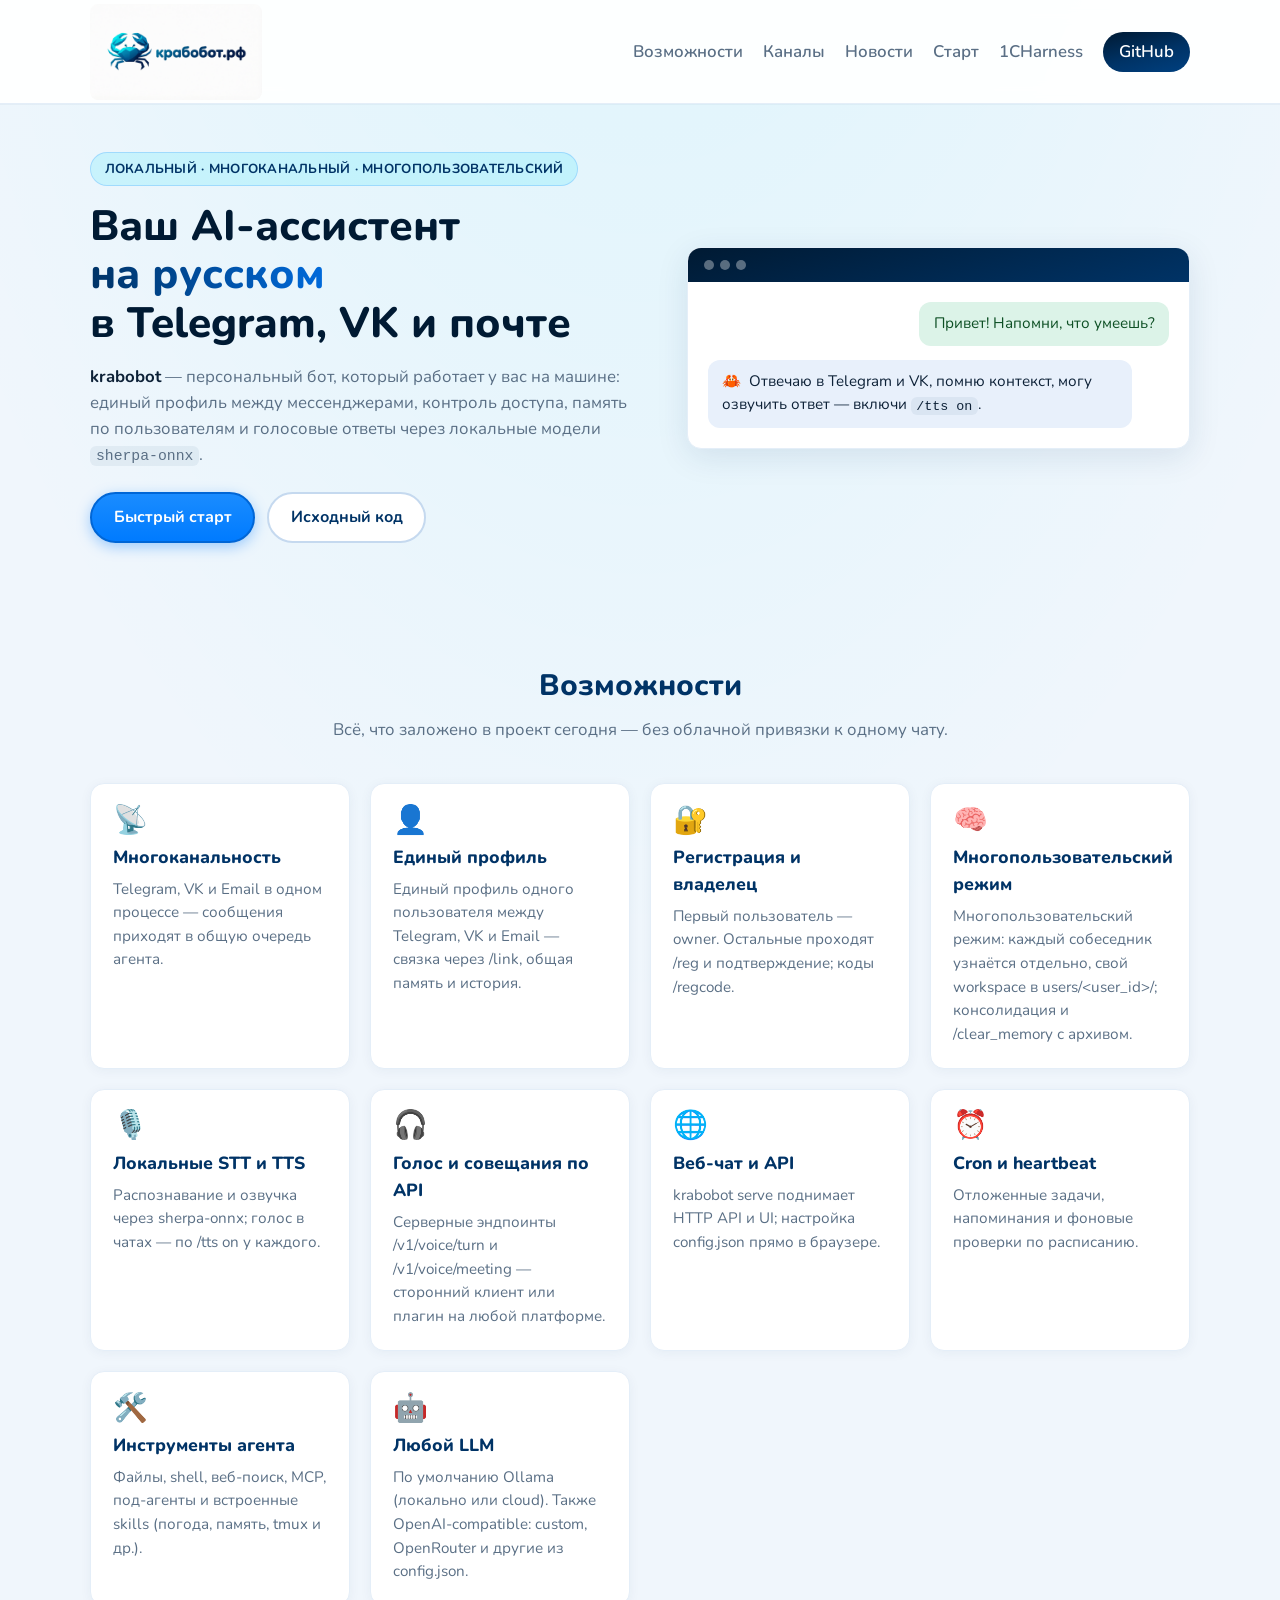
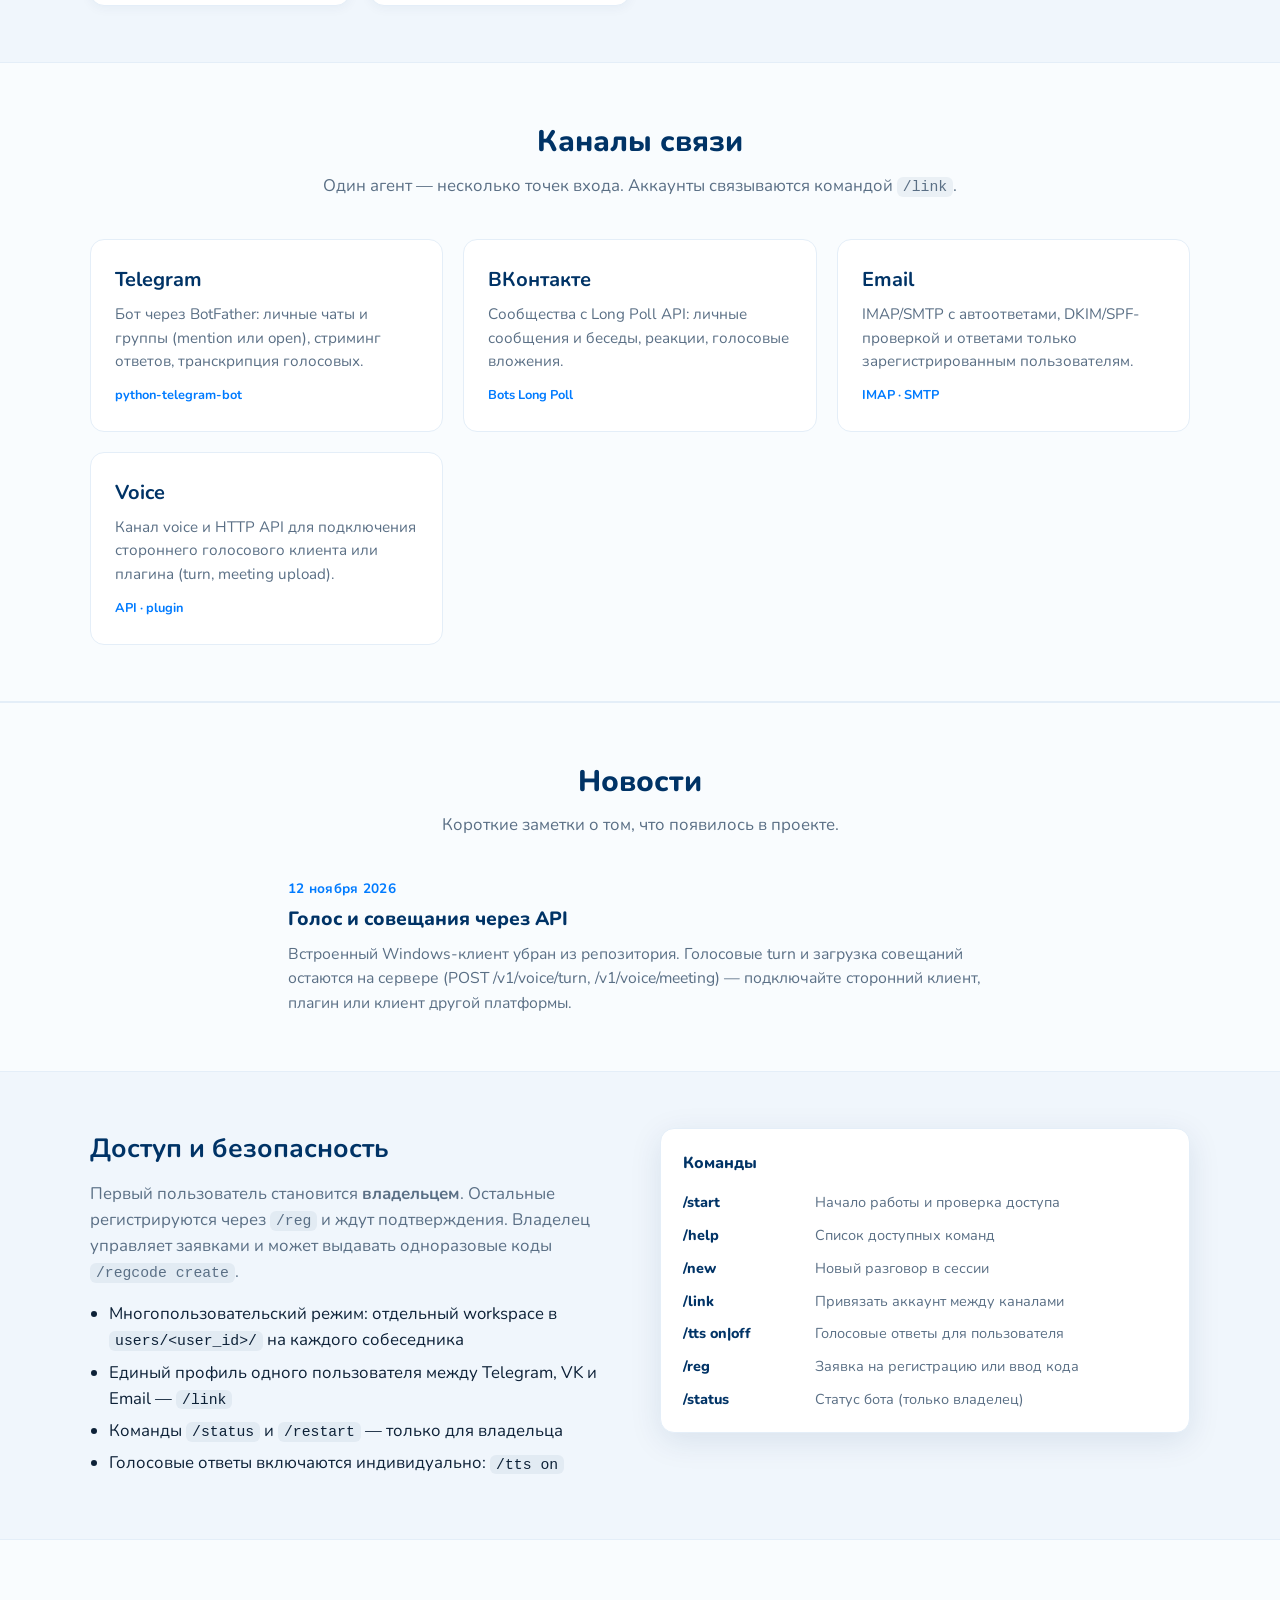
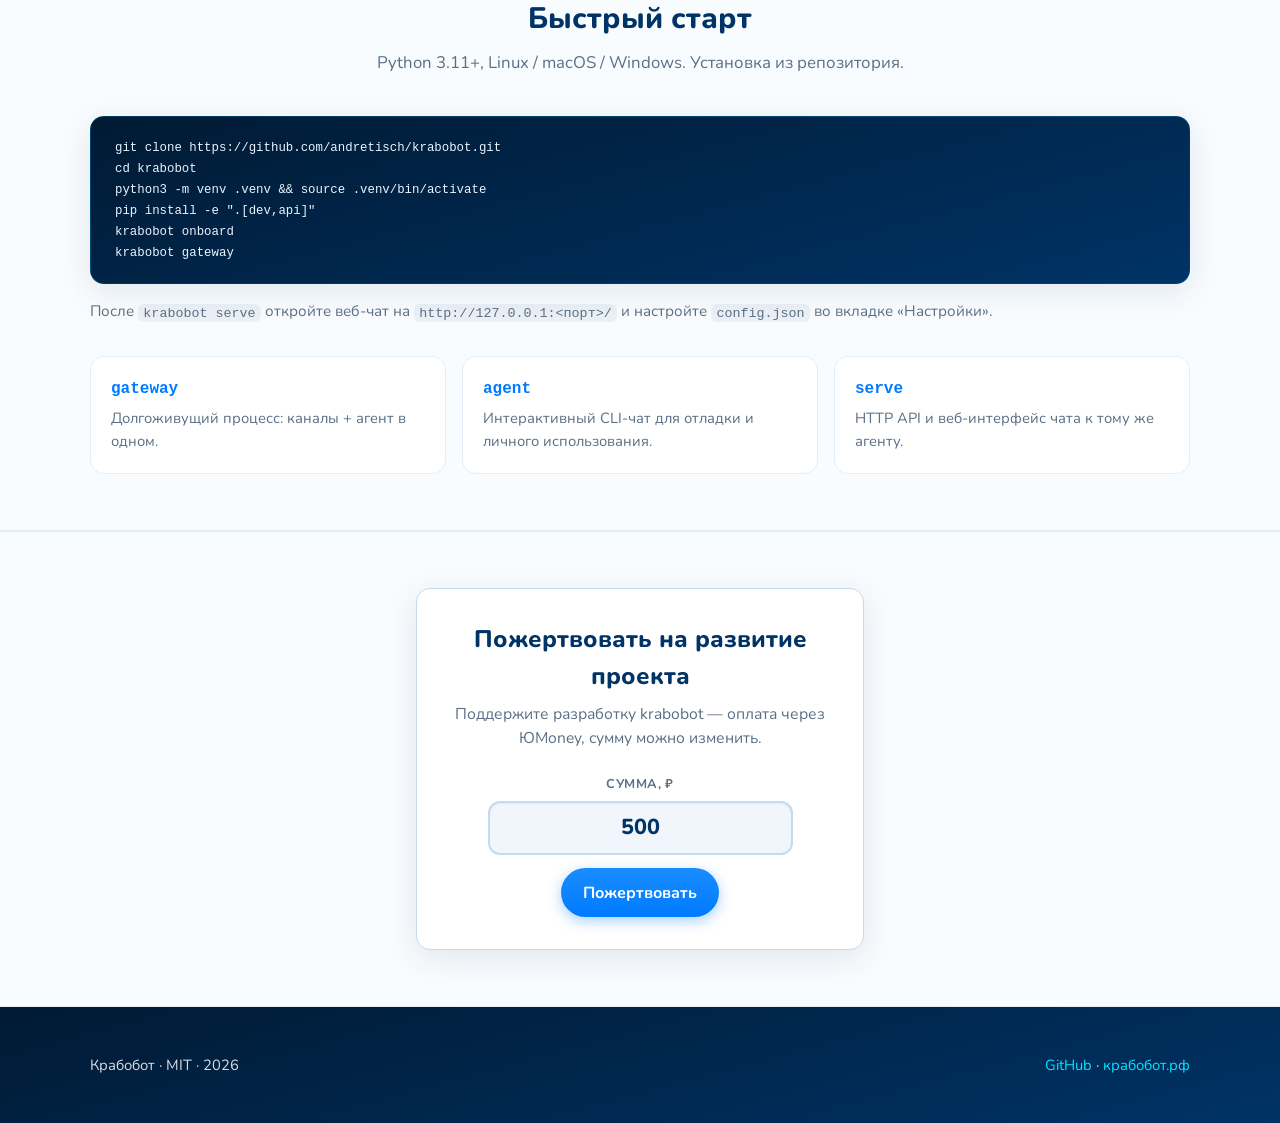
==== commit ec156d6c: "Обновление сайта: страница 1CHarness и пункт в меню. Co-authored-by: Cursor <cursoragent@cursor.com>" ====
--- a/site/index.html
+++ b/site/index.html
@@ -30,6 +30,7 @@
         <a href="#channels">Каналы</a>
         <a href="#news">Новости</a>
         <a href="#start">Старт</a>
+        <a href="1charness.html">1CHarness</a>
         <a class="site-nav__cta" href="https://github.com/andretisch/krabobot" target="_blank" rel="noopener noreferrer">GitHub</a>
       </nav>
     </div>
--- a/site/css/styles.css
+++ b/site/css/styles.css
@@ -819,3 +819,288 @@
     gap: 0.2rem;
   }
 }
+
+/* —— 1CHarness product page (Taxi-inspired, related to site shell) —— */
+.page-1charness {
+  --h1c-ink: #141414;
+  --h1c-panel: #1f1f1f;
+  --h1c-taxi: #f5c400;
+  --h1c-taxi-deep: #d4a800;
+  --h1c-mist: #e8e6e0;
+  --h1c-muted: #9a968c;
+  background: var(--h1c-ink);
+  color: var(--h1c-mist);
+  background-image:
+    radial-gradient(ellipse 90% 55% at 70% -10%, rgba(245, 196, 0, 0.18), transparent 50%),
+    radial-gradient(ellipse 70% 45% at 10% 20%, rgba(255, 255, 255, 0.04), transparent 55%);
+}
+
+.page-1charness .site-header {
+  background: rgba(20, 20, 20, 0.92);
+  border-bottom-color: rgba(245, 196, 0, 0.18);
+  box-shadow: none;
+}
+
+.page-1charness .site-nav a {
+  color: var(--h1c-muted);
+}
+
+.page-1charness .site-nav a:hover,
+.page-1charness .site-nav a[aria-current="page"] {
+  color: var(--h1c-taxi);
+}
+
+.page-1charness .site-nav__cta {
+  background: linear-gradient(165deg, #2a2a2a 0%, #1a1a1a 55%, #0f0f0f 100%);
+  color: var(--h1c-taxi) !important;
+  border: 1px solid rgba(245, 196, 0, 0.45);
+}
+
+.page-1charness .site-nav-toggle {
+  background: var(--h1c-panel);
+  border-color: rgba(245, 196, 0, 0.35);
+}
+
+.page-1charness .site-nav-toggle__bar {
+  background: var(--h1c-taxi);
+}
+
+.page-1charness .section__head h2,
+.page-1charness .h1c-relation h2 {
+  color: var(--h1c-taxi);
+}
+
+.page-1charness .section__head p,
+.page-1charness .h1c-relation p {
+  color: var(--h1c-muted);
+}
+
+.page-1charness .section--alt {
+  background: rgba(255, 255, 255, 0.03);
+  border-block-color: rgba(245, 196, 0, 0.12);
+}
+
+.page-1charness code {
+  background: rgba(245, 196, 0, 0.12);
+  color: var(--h1c-mist);
+}
+
+.page-1charness .site-footer {
+  background: linear-gradient(165deg, #0a0a0a 0%, #1a1a1a 100%);
+}
+
+.page-1charness .site-footer a {
+  color: var(--h1c-taxi);
+}
+
+.h1c-hero {
+  position: relative;
+  min-height: calc(100vh - var(--header-h));
+  display: flex;
+  align-items: center;
+  padding: 4rem 0 5rem;
+  overflow: hidden;
+}
+
+.h1c-hero__atmosphere {
+  position: absolute;
+  inset: 0;
+  background-image:
+    linear-gradient(90deg, rgba(245, 196, 0, 0.07) 1px, transparent 1px),
+    linear-gradient(rgba(245, 196, 0, 0.07) 1px, transparent 1px);
+  background-size: 48px 48px;
+  mask-image: radial-gradient(ellipse 75% 70% at 50% 40%, #000 20%, transparent 75%);
+  pointer-events: none;
+  animation: h1c-grid-drift 28s linear infinite;
+}
+
+@keyframes h1c-grid-drift {
+  from {
+    background-position: 0 0, 0 0;
+  }
+  to {
+    background-position: 48px 48px, 48px 48px;
+  }
+}
+
+.h1c-hero__inner {
+  position: relative;
+  z-index: 1;
+  max-width: 40rem;
+}
+
+.h1c-hero__eyebrow {
+  margin: 0 0 1rem;
+  font-size: 0.85rem;
+  font-weight: 700;
+  letter-spacing: 0.08em;
+  text-transform: uppercase;
+  color: var(--h1c-taxi);
+  opacity: 0;
+  animation: h1c-rise 0.7s ease 0.1s forwards;
+}
+
+.h1c-hero__brand {
+  margin: 0 0 1.1rem;
+  font-family: "JetBrains Mono", ui-monospace, monospace;
+  font-size: clamp(2.6rem, 9vw, 4.4rem);
+  font-weight: 700;
+  line-height: 1.05;
+  letter-spacing: -0.03em;
+  color: #fff;
+  text-shadow: 0 0 40px rgba(245, 196, 0, 0.25);
+  opacity: 0;
+  animation: h1c-rise 0.75s ease 0.22s forwards;
+}
+
+.h1c-hero__tagline {
+  margin: 0 0 1.75rem;
+  font-size: clamp(1.05rem, 2.2vw, 1.25rem);
+  line-height: 1.55;
+  color: var(--h1c-muted);
+  opacity: 0;
+  animation: h1c-rise 0.75s ease 0.36s forwards;
+}
+
+.h1c-hero__tagline strong {
+  color: var(--h1c-mist);
+  font-weight: 700;
+}
+
+.h1c-hero__actions {
+  display: flex;
+  flex-wrap: wrap;
+  gap: 0.75rem;
+  opacity: 0;
+  animation: h1c-rise 0.75s ease 0.5s forwards;
+}
+
+@keyframes h1c-rise {
+  from {
+    opacity: 0;
+    transform: translateY(14px);
+  }
+  to {
+    opacity: 1;
+    transform: translateY(0);
+  }
+}
+
+.btn--h1c {
+  background: linear-gradient(180deg, #ffe066 0%, var(--h1c-taxi) 100%);
+  color: var(--h1c-ink);
+  border-color: var(--h1c-taxi-deep);
+  box-shadow: 0 4px 18px rgba(245, 196, 0, 0.35);
+}
+
+.btn--h1c:hover {
+  filter: brightness(1.05);
+  color: var(--h1c-ink);
+}
+
+.btn--h1c-ghost {
+  background: transparent;
+  color: var(--h1c-mist);
+  border-color: rgba(245, 196, 0, 0.4);
+}
+
+.btn--h1c-ghost:hover {
+  border-color: var(--h1c-taxi);
+  color: var(--h1c-taxi);
+}
+
+.h1c-points {
+  list-style: none;
+  margin: 0;
+  padding: 0;
+  display: grid;
+  grid-template-columns: repeat(2, 1fr);
+  gap: 1.5rem 2rem;
+}
+
+.h1c-points h3 {
+  margin: 0 0 0.4rem;
+  font-family: "JetBrains Mono", ui-monospace, monospace;
+  font-size: 1.05rem;
+  font-weight: 700;
+  color: var(--h1c-taxi);
+}
+
+.h1c-points p {
+  margin: 0;
+  font-size: 0.98rem;
+  color: var(--h1c-muted);
+}
+
+.h1c-steps {
+  margin: 0 auto 2rem;
+  max-width: 40rem;
+  padding-left: 1.35rem;
+  color: var(--h1c-mist);
+}
+
+.h1c-steps li {
+  margin-bottom: 0.75rem;
+  color: var(--h1c-muted);
+}
+
+.h1c-steps li::marker {
+  color: var(--h1c-taxi);
+  font-weight: 800;
+}
+
+.h1c-cta-row {
+  display: flex;
+  justify-content: center;
+}
+
+.h1c-relation {
+  max-width: 40rem;
+  margin-inline: auto;
+  text-align: center;
+}
+
+.h1c-relation h2 {
+  margin: 0 0 0.75rem;
+  font-size: 1.65rem;
+  font-weight: 800;
+}
+
+.h1c-relation a {
+  color: var(--h1c-taxi);
+  font-weight: 700;
+}
+
+@media (max-width: 720px) {
+  .page-1charness .site-nav {
+    background: var(--h1c-panel);
+    border-bottom-color: rgba(245, 196, 0, 0.2);
+  }
+
+  .page-1charness .site-nav a:hover {
+    background: rgba(245, 196, 0, 0.08);
+  }
+
+  .h1c-points {
+    grid-template-columns: 1fr;
+  }
+
+  .h1c-hero {
+    min-height: auto;
+    padding: 3rem 0 3.5rem;
+  }
+}
+
+@media (prefers-reduced-motion: reduce) {
+  .h1c-hero__atmosphere {
+    animation: none;
+  }
+
+  .h1c-hero__eyebrow,
+  .h1c-hero__brand,
+  .h1c-hero__tagline,
+  .h1c-hero__actions {
+    opacity: 1;
+    animation: none;
+  }
+}
